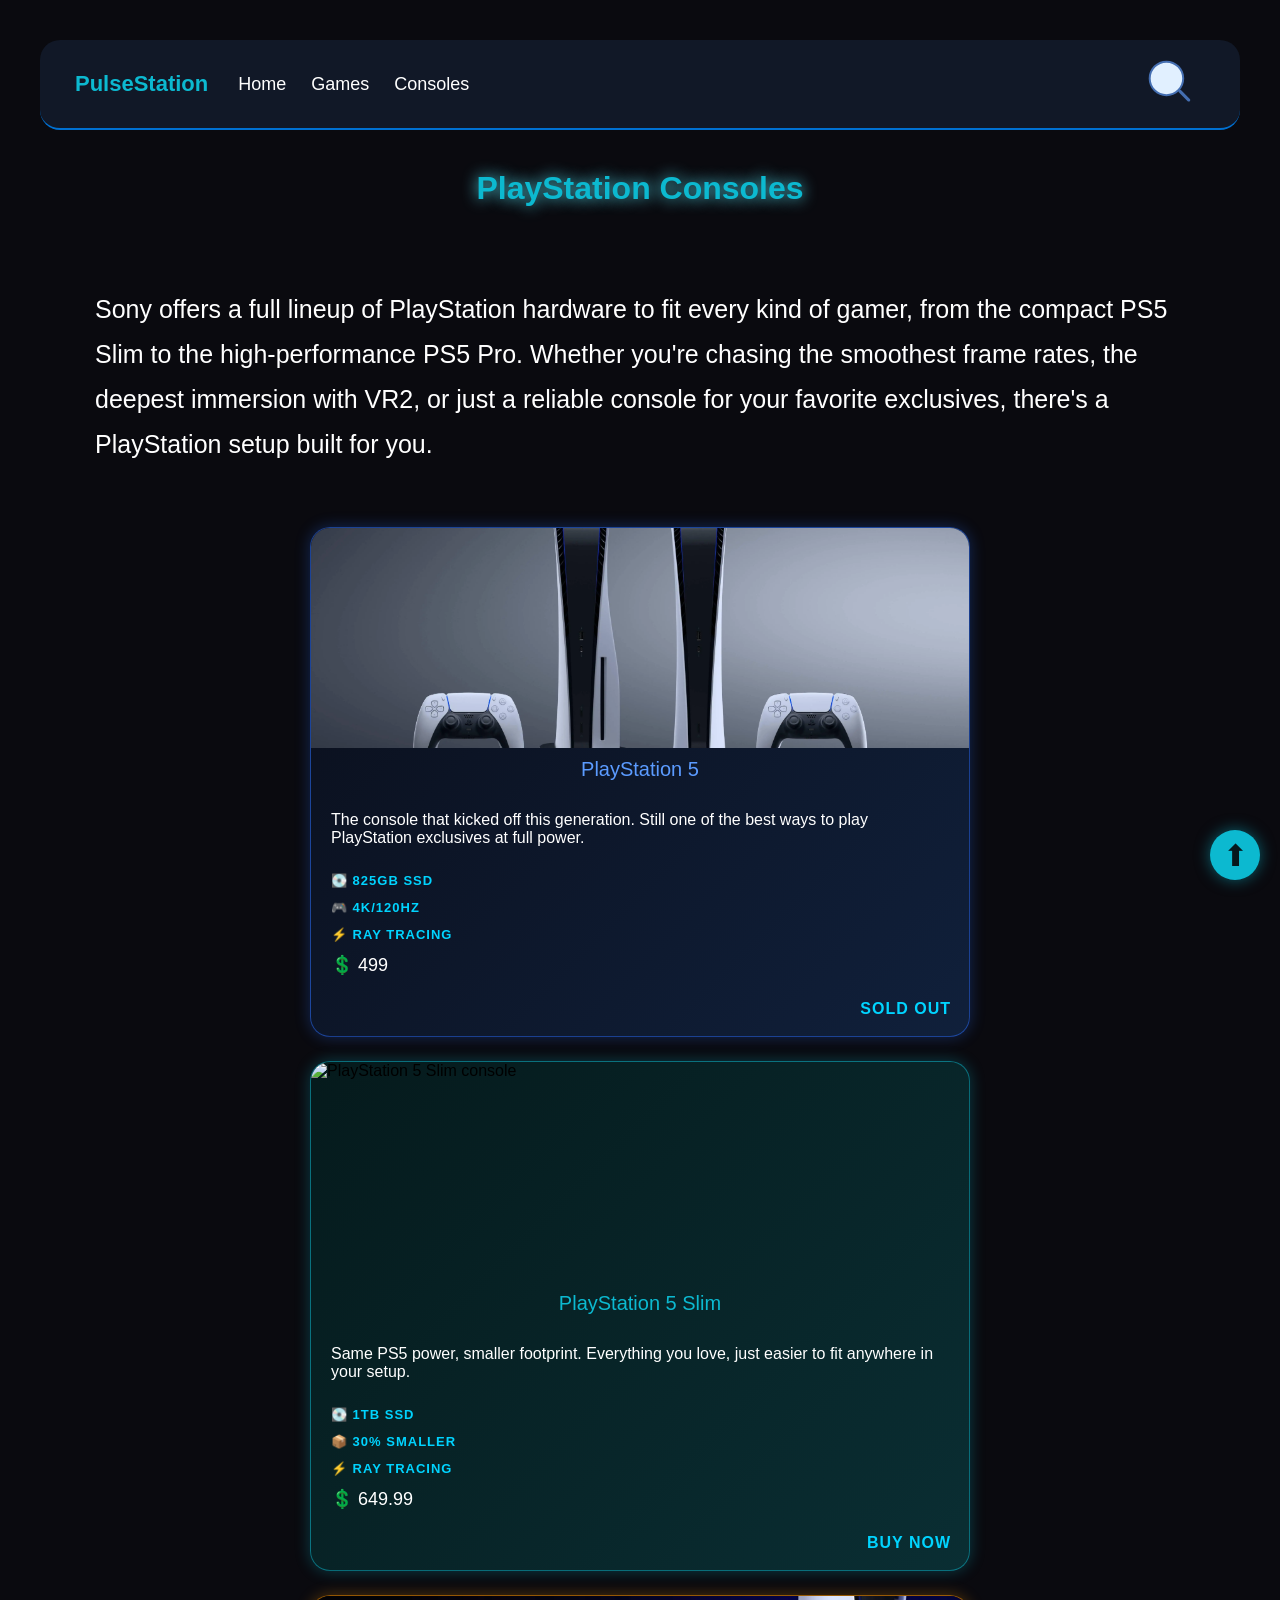
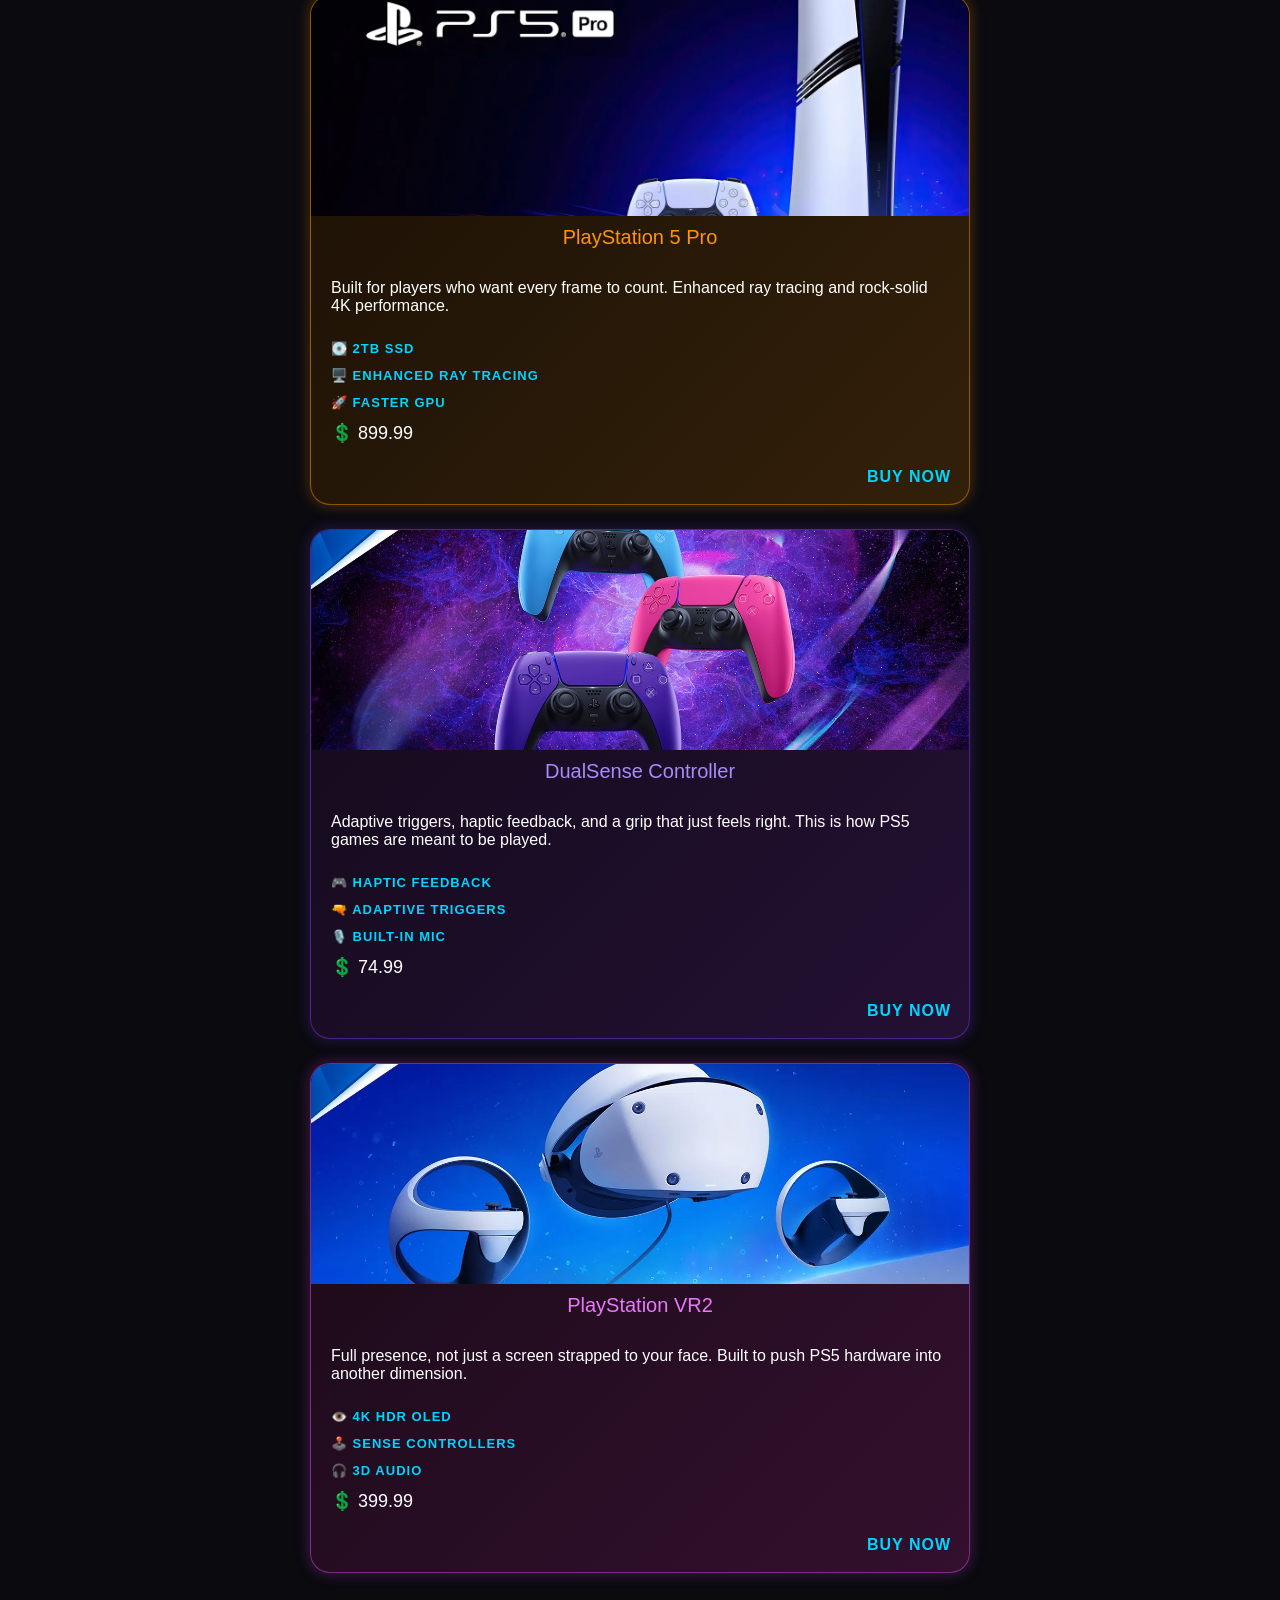
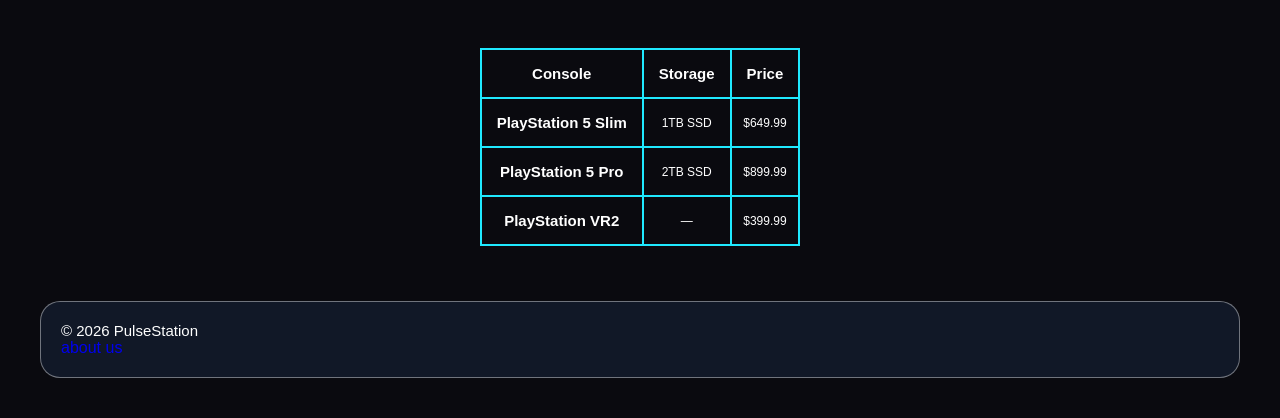
==== console.html @ ffff9cf5 "Add files via upload" ====
<!DOCTYPE html>
<html lang="en">

<head>
  <meta charset="UTF-8">
  <link rel="stylesheet" href="./style.css">
  <meta name="viewport" content="width=device-width, initial-scale=1.0">
  <title>PulseStation | Consoles</title>
   <meta name="description" content="Browse PlayStation consoles on PulseStation - PS5, PS5 Pro, DualSense, and PS VR2 specs and prices.">
   <meta property="og:title" content="Consoles | PulseStation">
   <meta property="og:description" content="Browse PlayStation consoles on PulseStation - PS5, PS5 Pro, DualSense, and PS VR2 specs and prices.">
   <meta property="og:type" content="website">
   <meta property="og:image" content="playStation5-slim.webp">
   <link rel="icon" href="favicon.webp" type="image/webp">
</head>

<body id="top">

  <!-- Menu Checkbox & Drawer -->
  <input type="checkbox" id="menu">
  <nav class="menu">
    <a class="nav-a" href="./index.html">🏠Home</a>
    <a class="nav-a" href="./games.html">🎮Games</a>
    <a class="nav-a" href="./console.html">🕹️Consoles</a>
    <details>
      <summary>⚙️Settings</summary>
    </details>
  </nav>

  <label class="overlay" for="menu"></label>

  <!-- Header Section -->
  <header>
    <label class="hambrger" for="menu"></label>
    <div class="logo-nav-group">
      <a href="./index.html" class="logo-link">
        <span class="website-name">PulseStation</span>
      </a>
      <nav class="desktop-nav">
        <a href="./index.html">Home</a>
        <a href="./games.html">Games</a>
        <a href="./console.html">Consoles</a>
      </nav>
    </div>
    <a class="search-img" href="https://store.playstation.com/en-us/search" target="_blank" rel="noopener">
      <img class="shopping" src="search.svg" alt="Search PlayStation Store">
    </a>
  </header>

  <main>
    <section>

      <h1>PlayStation Consoles</h1>

      <div class="about-playstation">
        <p class="playstation-p">
          Sony offers a full lineup of PlayStation hardware to fit every kind of gamer, from the compact PS5 Slim to the high-performance PS5 Pro. Whether you're chasing the smoothest frame rates, the deepest immersion with VR2, or just a reliable console for your favorite exclusives, there's a PlayStation setup built for you.
        </p>
      </div>

      <div class="games-list-vertical">
        <div class="image-container-ps5">
<img src="wanna-keep-the-fat-version-or-upgrade-to-slim-v0-whwr2jhbsetb1.webp" loading="lazy" alt="PlayStation 5 console">
<div class="ps5-name">PlayStation 5</div>
  <div class="information-div">
<p>The console that kicked off this generation. Still one of the best ways to play PlayStation exclusives at full power.</p>
    <span class="genre">💽 825GB SSD</span>
<span class="genre">🎮 4K/120Hz</span>
<span class="genre">⚡ Ray Tracing</span>
<span class="score">💲 499</span>
       <span class="learn-more">Sold Out</span>
  </div>
  </div>

        <div class="image-container-ps5slim">
<img src="playStation5-slim.webp" loading="lazy" alt="PlayStation 5 Slim console">
<div class="ps5slim-name">PlayStation 5 Slim</div>
  <div class="information-div">
<p>Same PS5 power, smaller footprint. Everything you love, just easier to fit anywhere in your setup.</p>
    <span class="genre">💽 1TB SSD</span>
<span class="genre">📦 30% Smaller</span>
<span class="genre">⚡ Ray Tracing</span>
<span class="score">💲 649.99</span>
    <a class="learn-more" href="https://direct.playstation.com/en-us/buy-consoles/playstation5-console-covers-slim" target="_blank" rel="noopener">Buy Now</a>
  </div>
  </div>

        <div class="image-container-ps5pro">
<img src="PlayStation-5-Pro-HD-1456x819.webp" loading="lazy" alt="PlayStation 5 Pro console">
<div class="ps5pro-name">PlayStation 5 Pro</div>
  <div class="information-div">
<p>Built for players who want every frame to count. Enhanced ray tracing and rock-solid 4K performance.</p>
    <span class="genre">💽 2TB SSD</span>
<span class="genre">🖥️ Enhanced Ray Tracing</span>
<span class="genre">🚀 Faster GPU</span>
<span class="score">💲 899.99</span>
    <a class="learn-more" href="https://direct.playstation.com/en-us/buy-consoles/playstation-5-pro" target="_blank" rel="noopener">Buy Now</a>
  </div>
  </div>

        <div class="image-container-dualsense">
<img src="dualsense-controller.jpg" loading="lazy" alt="PlayStation 5 DualSense wireless controller">
<div class="dualsense-name">DualSense Controller</div>
  <div class="information-div">
<p>Adaptive triggers, haptic feedback, and a grip that just feels right. This is how PS5 games are meant to be played.</p>
    <span class="genre">🎮 Haptic Feedback</span>
<span class="genre">🔫 Adaptive Triggers</span>
<span class="genre">🎙️ Built-in Mic</span>
<span class="score">💲 74.99</span>
    <a class="learn-more" href="https://www.playstation.com/en-us/accessories/dualsense-wireless-controller/" target="_blank" rel="noopener">Buy Now</a>
  </div>
  </div>

        <div class="image-container-vr2">
<img src="maxresdefault.webp" loading="lazy" alt="PlayStation VR2 headset">
<div class="vr2-name">PlayStation VR2</div>
  <div class="information-div">
<p>Full presence, not just a screen strapped to your face. Built to push PS5 hardware into another dimension.</p>
    <span class="genre">👁️ 4K HDR OLED</span>
<span class="genre">🕹️ Sense Controllers</span>
<span class="genre">🎧 3D Audio</span>
<span class="score">💲 399.99</span>
    <a class="learn-more" href="https://www.playstation.com/en-us/ps-vr2/" target="_blank" rel="noopener">Buy Now</a>
  </div>
  </div>
      </div>

      <div class="table-div">
      <table>
        <tr>
          <th>Console</th>
          <th>Storage</th>
          <th>Price</th>
        </tr>
        <tr>
          <th>PlayStation 5 Slim</th>
          <td>1TB SSD</td>
          <td>$649.99</td>
        </tr>
        <tr>
          <th>PlayStation 5 Pro</th>
          <td>2TB SSD</td>
          <td>$899.99</td>
        </tr>
        <tr>
          <th>PlayStation VR2</th>
          <td>—</td>
          <td>$399.99</td>
        </tr>
      </table>
      </div>

    </section>
  </main>

  <footer>

    <span class="footer-span">© 2026 PulseStation</span>
   <a href="./index.html#about">about us</a>

  </footer>

  <a class="back-to-top" href="#top">⬆</a>

  <script src="./script.js"></script>
</body>

</html>
---- style.css ----
* {
  box-sizing: border-box;
  margin: 0;
  padding: 0;
}
html {
  scroll-behavior: smooth;
}

body {
  margin: 0;
  padding: 0;
  font-family: "Segoe UI", sans-serif;
  background-color: #0a0a0f;
  
}
body:has(#menu:checked){
  overflow: hidden;
}

@keyframes fade {
  0% {
    opacity: 0;
  }
  100% {
    opacity: 1;
  }
}

header {
  width: 100%;
  height: 70px;
  margin-bottom: 8px;
  padding: 10px;
  animation: fade 0.3s;
  display: flex;
  justify-content: space-between;
  align-items: center;
  background: #111827;

  position: sticky;
  top: 0;
   
  border-bottom: 2px solid #0070d1;
  z-index: 100;
    border-bottom-left-radius: 20px;
    border-bottom-right-radius: 20px;
}

.desktop-nav{
  display: none;
}
a{
  text-decoration: none;
  
}
.website-name{
  color:#0cb9d0;
  font-size: 22px;
  font-weight:bold;
  display: block !important;
}
.hambrger{
  width: 40px;
  text-align: center;
  cursor: pointer;
    color: #ffffff;
  
  font-size: 26px;
}
.hambrger::before{
  content: "☰";
}
#menu:checked ~ header .hambrger::before{
  content: "✕";
}
.logo-link {
  display: flex;
  align-items: center;
}
.logo-nav-group{
  display: flex;
  align-items: center;
  gap: 30px;
}
#menu {
  display: none;
}

#menu:checked ~ .menu {
  transform: translateY(0);
    max-height: 500px;
    opacity: 1;
    visibility: visible;
}

.menu {
  position: fixed;
  top: 70px;
  width: 200px;
  height: auto;
  background: linear-gradient(180deg, #0a0a0a 0%, #111827 100%);
  transition: 0.4s ease;
  padding-top: 20px;
  left:0;
  transform: translateX(-100%);
  z-index: 1000;
  margin: 0;
  border-radius: 15px;
  box-shadow: 0 0 25px rgba(12, 185, 208, 0.4);
  border-right: 1px solid #0cb9d0;
  font-size: 20px;
    transform: translateY(-10px);
    opacity: 0;
    visibility: hidden;
 
}


 .overlay {
  display: none;
  position: fixed;
  top: 0;
  left: 0;
  right: 0;
  bottom: 0;
  background-color: rgba(0,0,0,0.6);
  z-index: 999;
}

#menu:checked ~ .overlay {
  display: block;
}

.nav-a {
  display: block;
  text-decoration: none;
  font-size: 20px;
  position: relative;
  color: white;
  padding: 15px;
  font-family: "Poppins", sans-serif;
font-weight: 700;
}


.nav-a2 {
  display: block;
  text-decoration: none;
  font-size: 12px;
  position: relative;
  color: #56dfef;
  padding: 15px;
  font-family: "Poppins", sans-serif;
font-weight: 700;
  
}

summary {
  color: #ffffff;
  list-style: none;
  cursor: pointer;
  padding: 25px 15px;
  font-size: 20px;
  white-space: nowrap;
}
.hero-section {
  width: 100%;
  height: 60vh;
   
  background: linear-gradient(rgba(10, 10, 15, 0.6), #0a0a0f), var(--hero-bg) center/cover no-repeat;
  display: flex;
  justify-content: center;
  align-items: center;
  text-align: center;
  border-radius: 20px;
  margin-bottom: 30px;
}

.hero-content{
  margin: 20px;
}
.hero-content p{
  color: white;
}
.hero-btn {
  display: inline-block;
  margin-top: 15px;
  padding: 12px 25px;
  background-color: #0cb9d0;
  color: #0a0a0f;
  font-weight: bold;
  border-radius: 25px;
  transition: 0.3s;
}

.hero-btn:hover {
  background-color: #56dfef;
  box-shadow: 0 0 15px #0cb9d0;
}


.div-playstation {
  display: flex;
  justify-content: center;
  align-items: center;
}

.playstation-logo {
  width: 40px;
  height: auto;
  border-radius: 10px;
}

.shopping {
  width: 40px;
  height: auto;
}

.video-div {
  display: flex;
  justify-content: center;
  align-items: center;
}

video {
  width: 100%;
  height: auto;
  border-radius: 18px;
}

iframe {
  border-radius: 15px;
}

h1, h2, h3, h4, h5, h6 {
  text-align: center;
  font-size: 32px;
  color: #0cb9d0;
  margin: 40px;
  text-shadow: 0 0 15px #56dfef;
}

.h1-sp {
  text-align: center;
  font-size: 32px;
  margin: 40px;
  text-shadow: 0 0 15px #ff5151;
  color: #ca0000;
}

.h1-gow {
  font-size: 32px;
  margin: 40px;
  color: #ba0000;
  text-align: center;
}

.h2-miles {
  font-size: 32px;
  margin: 40px;
  color: #f30000;
  text-align: center;
  text-shadow: 2px 2px 15px #000000;
}

.h2-venom {
  font-size: 32px;
  margin: 40px;
  color: #0b2135;
  text-align: center;
  text-shadow: 2px 2px 15px #000000;
}

.about-playstation {
  width: 100%;
  display: flex;
  justify-content: center;
  align-items: center;
  padding: 0 15px;
}

.a-p, .here {
  text-decoration: none;
}

.playstation-p {
  font-size: 20px;
  line-height: 1.8;
  padding: 20px;
  margin: 20px;
  color:white;
}

.short {
  text-align: center;
  font-size: 32px;
  margin: 40px;
  color: #0cb9d0;
}

.image-container {
  width: 100%;
  padding: 10px;
  border-radius: 10px;
  display: flex;
  gap: 15px;
  justify-content: center;
}

.horizontal-scroll {
  width: 100%;
  padding: 20px;
  display: flex;
  overflow-x: auto;
  scroll-snap-type: x mandatory;
}

.image-container-gow {
  width: 100%;
  height: auto;
  padding: 20px;
  flex: 0 0 90%;
  scroll-snap-align: center;
  display: flex;
  flex-direction: column;
  justify-content: center;
  align-items: center;
}

.spider-main {
  width: 100%;
  padding: 20px;
  display: flex;
  overflow-x: auto;
  scroll-snap-type: x mandatory;
}

.more-pic {
  width: 100%;
  height: auto;
  padding: 20px;
  display: flex;
  scroll-snap-align: center;
  flex-direction: column;
  text-align: center;
  flex: 0 0 90%;
  gap: 15px;
  justify-content: center;
  align-items: center;
}

.site-img {
  display: block;
  width: 100%;
  max-width: 100%;
  height: auto;
  border-radius: 15px;
  object-fit: cover;
  transition: transform 0.2s ease;
}

.site-img:hover {
  transform: scale(1.01);
}

.site-img:active {
  transform: scale(1.02);
  transition: transform 0.8s ease;
}

.site-img-gow {
  max-width: 100%;
  width: 100%;
  height: auto;
  border-radius: 15px;
  object-fit: cover;
  transition: transform 0.2s ease;
}

.site-img-gow:hover {
  transform: scale(1.01);
  box-shadow: 2px 2px 30px #56dfef;
}

.site-img-gow:active {
  transform: scale(1.03);
  transition: transform 0.5s ease;
}
#site-img-gow-id {
  max-width: 100%;
  width: 100%;
  height: auto;
  border-radius: 15px;
  object-fit: cover;
  transition: transform 0.2s ease;
}
#site-img-gow-id:hover{
  transform: scale(1.01);
  box-shadow: 2px 2px 30px #56dfef;
}

#site-img-gow-id:active{
   
  transform: scale(1.03);
  transition: transform 0.5s ease;
}
.games-div{
  width: 100%;
  -webkit-overflow-scrolling: touch;
 padding: 20px 15px;
  gap: 15px;
  display: flex;
  overflow-x: auto;
  scroll-snap-type: x mandatory;
}
.card-img {
  width: 100%;
  height: 160px;
  object-fit: cover;
}
.card-plus-img{
    width: 100%;
    height: 160px;
    object-fit: cover;
}
.image-container-games{
  width: 300px;
  min-width: 300px;
  min-height:450px;
  height: auto;
  position: relative;
  flex: 0 0 70%;
  border-radius: 20px;
  background: linear-gradient(135deg, #0a0e27, #1a0b2e);
  box-shadow: 0 0 15px rgba(164, 92, 255, 0.3);
  border: 1px solid rgba(253, 58, 105, .5);
  overflow: hidden;
  transition: 0.5s ease;
  scroll-snap-align: center;
  display: flex;
  flex-direction: column;
  align-items:stretch;
  
}

  
.card-iframe {
  position: absolute;
  top: 0;
  left: 0;
  opacity: 0;
  pointer-events: none;
  width: 100%;
  height: 160px;  
  border: none;
  transition: opacity 0.4s ease; 
  
}



[class^="image-container"]{
  position: relative;
}

[class^="image-container"]:hover .card-iframe {
  opacity: 1;
  pointer-events: auto;
}

[class^="image-container"]:hover .card-img {
  opacity: 0;
}



.image-container-games:hover{
  transform: translateY(-8px);
    box-shadow: 0 0 35px rgba(164,92,255,.6);
}
.image-container-wolverine{
  width: 300px;
  min-width: 300px;
  min-height:450px;
  height: auto;
  flex: 0 0 70%;
  position: relative;
  border-radius: 20px;
  transition: 0.5s ease;
  background: linear-gradient(135deg, #1a0505, #3b0a0a);
box-shadow: 0 0 25px rgba(211, 47, 47, 0.5);
border: 1px solid rgba(211, 47, 47, .5);
  overflow: hidden;
  scroll-snap-align: center;
  display: flex;
  flex-direction: column;
  align-items:stretch;
}
.image-container-wolverine:hover{
  
  transform: translateY(-8px);
box-shadow: 0 0 40px rgba(211, 47, 47, 0.75);
}
.image-container-laufey{
  width: 300px;
  min-width: 300px;
  min-height:450px;
  height: auto;
  flex: 0 0 70%;
  position: relative;
  border-radius: 20px;
  transition: 0.5s ease;
  background: linear-gradient(135deg, #120b08, #302014);
  box-shadow: 0 0 25px rgba(198, 40, 40, 0.45);
  border: 1px solid rgba(198, 40, 40, .5);
  overflow: hidden;
  scroll-snap-align: center;
  display: flex;
  flex-direction: column;
  align-items:stretch;
}
.image-container-laufey:hover{
  
  transform: translateY(-8px);
box-shadow: 0 0 40px rgba(198, 40, 40, 0.75);
}
.image-container-silent-hill{
  width: 300px;
  min-width: 300px;
  min-height:450px;
  height: auto;
  flex: 0 0 70%;
  position: relative;
  border-radius: 20px;
  transition: 0.5s ease;
  background: linear-gradient(135deg, #151515, #3b3b3b);
box-shadow: 0 0 25px rgba(183, 28, 28, 0.4);
border: 1px solid rgba(158, 158, 158, .5);
  overflow: hidden;
  scroll-snap-align: center;
  display: flex;
  flex-direction: column;
  align-items:stretch;
}
.image-container-silent-hill:hover{
  
  transform: translateY(-8px);
  box-shadow: 0 0 40px rgba(183, 28, 28, 0.7);
}
.image-container-phantom-blade{
  width: 300px;
  min-width: 300px;
  min-height:450px;
  height: auto;
  flex: 0 0 70%;
  position: relative;
  border-radius: 20px;
  transition: 0.5s ease;
  background: linear-gradient(135deg, #120808, #2c1515);
  box-shadow: 0 0 25px rgba(211, 47, 47, 0.45);
  border: 1px solid rgba(211, 47, 47, .5);

  overflow: hidden;
  scroll-snap-align: center;
  display: flex;
  flex-direction: column;
  align-items:stretch;
}
.image-container-phantom-blade:hover{
  
  transform: translateY(-8px);
  box-shadow: 0 0 40px rgba(211, 47, 47, 0.7);
}
.image-container-ragnarok{
  width: 250px;
  min-width: 250px;
  min-height:380px;
  height: auto;
  flex: 0 0 70%;
  border-radius: 20px;
  background: linear-gradient(135deg, #1a0a0a, #2b0000);
box-shadow: 0 0 15px rgba(255, 77, 77, 0.3);
border: 1px solid rgba(198, 40, 40, .5);
  overflow: hidden;
  transition: 0.5s ease;
  scroll-snap-align: center;
  display: flex;
  flex-direction: column;
  align-items:stretch;
}
.image-container-ragnarok:hover{
  box-shadow: 0 0 35px rgba(255, 77, 77, 0.6);
  transform: translateY(-8px);
}
.image-container-sp2{
  width: 250px;
  min-width: 250px;
  min-height:380px;
  height: auto;
  flex: 0 0 70%;
  border-radius: 20px;
  background: linear-gradient(135deg, #1a0505, #050a1a);
box-shadow: 0 0 15px rgba(230, 36, 41, 0.3);
border: 1px solid rgba(230, 36, 41, .5);
  overflow: hidden;
  transition: 0.5s ease;
  scroll-snap-align: center;
  display: flex;
  flex-direction: column;
  align-items:stretch;
}
.image-container-sp2:hover{
  box-shadow: 0 0 35px rgba(230, 36, 41, 0.6);
  transform: translateY(-8px);
}
.image-container-hogwarts{
  width: 250px;
  min-width: 250px;
  min-height:380px;
  height: auto;
  flex: 0 0 70%;
  border-radius: 20px;
  background: linear-gradient(135deg, #1a1505, #2b1f00);
box-shadow: 0 0 15px rgba(255, 179, 0, 0.3);
border: 1px solid rgba(255, 215, 0, .5);
  overflow: hidden;
  transition: 0.5s ease;
  scroll-snap-align: center;
  display: flex;
  flex-direction: column;
  align-items:stretch;
}
.image-container-hogwarts:hover{
  transform: translateY(-8px);
  box-shadow: 0 0 35px rgba(255, 179, 0, 0.6);
}
.image-container-mortal11{
  width: 250px;
  min-width: 250px;
  min-height:380px;
  height: auto;
  flex: 0 0 70%;
  border-radius: 20px;
  background: linear-gradient(135deg, #1a0a0a, #260000);
box-shadow: 0 0 15px rgba(229, 57, 53, 0.3);
border: 1px solid rgba(255, 179, 0, .5);
  overflow: hidden;
  transition: 0.5s ease;
  scroll-snap-align: center;
  display: flex;
  flex-direction: column;
  align-items:stretch;
}
.image-container-mortal11:hover{
  transform: translateY(-8px);
  box-shadow: 0 0 35px rgba(229, 57, 53, 0.6);
}
.image-container-lego{
  width: 250px;
  min-width: 250px;
  min-height:380px;
  height: auto;
  flex: 0 0 70%;
  border-radius: 20px;
  background: linear-gradient(135deg, #0a0a1a, #1c1c2b);
box-shadow: 0 0 15px rgba(249, 168, 37, 0.3);
border: 1px solid rgba(23, 62, 69, .6);
  overflow: hidden;
  transition: 0.5s ease;
  scroll-snap-align: center;
  display: flex;
  flex-direction: column;
  align-items:stretch;
}
.image-container-lego:hover{
  transform: translateY(-8px);
  box-shadow: 0 0 35px rgba(249, 168, 37, 0.6);
}
.image-container-ghost-of-yotei{
  width: 250px;
  min-width: 250px;
  min-height:380px;
  height: auto;
  flex: 0 0 70%;
  border-radius: 20px;
  background: linear-gradient(135deg, #0a1420, #0e1f30);
box-shadow: 0 0 15px rgba(144, 202, 249, 0.3);
border: 1px solid rgba(144, 202, 249, .5);
  overflow: hidden;
  transition: 0.5s ease;
  scroll-snap-align: center;
  display: flex;
  flex-direction: column;
  align-items:stretch;
}
.image-container-ghost-of-yotei:hover{
  transform: translateY(-8px);
  box-shadow: 0 0 35px rgba(144, 202, 249, 0.6);
}
.image-container-ghost-of-tsushima{
  width: 250px;
  min-width: 250px;
  min-height:380px;
  height: auto;
  flex: 0 0 70%;
  border-radius: 20px;
  background: linear-gradient(135deg, #1a0f05, #2b1806);
box-shadow: 0 0 15px rgba(255, 138, 61, 0.3);
border: 1px solid rgba(255, 138, 61, .5);
  overflow: hidden;
  transition: 0.5s ease;
  scroll-snap-align: center;
  display: flex;
  flex-direction: column;
  align-items:stretch;
}
.image-container-ghost-of-tsushima:hover{
  transform: translateY(-8px);
  box-shadow: 0 0 35px rgba(255, 138, 61, 0.6);
}
.image-container-assassin{
  width: 250px;
  min-width: 250px;
  min-height:380px;
  height: auto;
  flex: 0 0 70%;
  border-radius: 20px;
  background: linear-gradient(135deg, #0a0a0a, #1a0505);
box-shadow: 0 0 15px rgba(183, 28, 28, 0.3);
border: 1px solid rgba(183, 28, 28, .5);

  overflow: hidden;
  transition: 0.5s ease;
  scroll-snap-align: center;
  display: flex;
  flex-direction: column;
  align-items:stretch;
}
.image-container-assassin:hover{
  transform: translateY(-8px);
  box-shadow: 0 0 35px rgba(183, 28, 28, 0.6);
}
.image-container-resident{
  width: 250px;
  min-width: 250px;
  min-height:380px;
  height: auto;
  flex: 0 0 70%;
  border-radius: 20px;
  background: linear-gradient(135deg, #0a0f05, #0d1a06);
box-shadow: 0 0 15px rgba(118, 255, 3, 0.3);
border: 1px solid rgba(118, 255, 3, .5);
  overflow: hidden;
  transition: 0.5s ease;
  scroll-snap-align: center;
  display: flex;
  flex-direction: column;
  align-items:stretch;
}
.image-container-resident:hover{
  transform: translateY(-8px);
  box-shadow: 0 0 35px rgba(118, 255, 3, 0.6);
}
/* PS Plus Essential Card */
.image-container-ps-plus {
  width: 250px;
  min-width: 250px;
  min-height: 380px;
  height: auto;
  flex: 0 0 70%;
  border-radius: 20px;
  background: #081629;
  border: 1px solid rgba(0, 112, 209, 0.4);
  box-shadow: 0 0 15px rgba(0, 112, 209, 0.3);
  overflow: hidden;
  transition: 0.5s ease;
  scroll-snap-align: center;
  display: flex;
  flex-direction: column;
  align-items: stretch;
}

.image-container-ps-plus:hover {
  transform: translateY(-8px);
  border-color: #0070d1;
  box-shadow: 0 0 35px rgba(0, 112, 209, 0.6);
}

/* PS Plus Extra Card */
.image-container-ps-plus-extra {
  width: 250px;
  min-width: 250px;
  min-height: 380px;
  height: auto;
  flex: 0 0 70%;
  border-radius: 20px;
  background: #18140a;
  border: 1px solid rgba(227, 160, 8, 0.4);
  box-shadow: 0 0 15px rgba(227, 160, 8, 0.3);
  overflow: hidden;
  transition: 0.5s ease;
  scroll-snap-align: center;
  display: flex;
  flex-direction: column;
  align-items: stretch;
}

.image-container-ps-plus-extra:hover {
  transform: translateY(-8px);
  border-color: #e3a008;
  box-shadow: 0 0 35px rgba(227, 160, 8, 0.6);
}

/* PS Plus Premium / Deluxe Card */
.image-container-ps-plus-premium {
  width: 250px;
  min-width: 250px;
  min-height: 380px;
  height: auto;
  flex: 0 0 70%;
  border-radius: 20px;
  background: linear-gradient(180deg, #18150c 0%, #0e0d0a 100%);
  border: 1px solid rgba(255, 215, 0, 0.4);
  box-shadow: 0 0 15px rgba(255, 215, 0, 0.3);
  overflow: hidden;
  transition: 0.5s ease;
  scroll-snap-align: center;
  display: flex;
  flex-direction: column;
  align-items: stretch;
}

.image-container-ps-plus-premium:hover {
  transform: translateY(-8px);
  border-color: #ffd700;
  box-shadow: 0 0 35px rgba(255, 215, 0, 0.7);
}

.gta-name{
  color: #ff4fa3;
  font-size: 20px;
  text-align: center;
  margin: 10px;
  
}
.wolverine-name{
  font-size: 20px;
  text-align: center;
  margin: 10px;
  color: #d32f2f;
}
.gow-name{
  font-size: 20px;
  text-align: center;
  margin: 10px;
  color: #c62828;
}
.silent-hill-name{
  font-size: 20px;
  text-align: center;
  margin: 10px;
  color: #9e9e9e;
}
.phantom-blade-name{
  font-size: 20px;
  text-align: center;
  margin: 10px;
  color: #d32f2f;
}
.ragnarok-name{
  font-size: 18px;
  text-align: center;
  margin: 10px;
  color:#2bdfff;
}
.sp2-name{
  font-size: 18px;
  text-align: center;
  margin: 10px;
  color: #e62429;
}
.hogwarts-name{
  font-size: 18px;
  text-align: center;
  margin: 10px;
  color:#ffd700
}
.mortal11-name{
  font-size: 18px;
  text-align: center;
  margin: 10px;
  color: #ffb300;
}
.lego-name{
  font-size: 18px;
  text-align: center;
  margin: 10px;
  color: #173e45;
}
.ghost-of-yotei-name{
  font-size: 18px;
  text-align: center;
  margin: 10px;
  color: #90caf9;
}
.tsushima-name{
  font-size: 18px;
  text-align: center;
  margin:10px;
  color: #ff8a3d;
}
.assassin-name{
  font-size: 18px;
  text-align: center;
  margin: 10px;
  color: #b71c1c;
}
.resident-name{
  font-size: 18px;
  text-align: center;
  margin: 10px;
  color: #76ff03;
}
.essential-name{
  font-size: 20px;
  text-align: center;
  margin: 10px;
  color: #4da6ff;
}
.ps-extra-name{
  font-size: 20px;
  text-align: center;
  margin: 10px;
  color: #a855f7;
}
.ps-premium-name{
  font-size: 20px;
  text-align: center;
  margin: 10px;
  color: #ffd700;
}
.information-div{
  display:flex;
  flex-direction:column;
  flex:1;
}
.information-div p{
  color: #ffffff;
  font-size: 12px;
  text-align:left;
  font-family: "Segoe UI", sans-serif;
font-size: 1rem;
font-weight: 400;
margin: 20px;
}
.genre{
  color: #00d4ff;
  font-size: 13px;
  display: block;
  text-align: left;
  font-family: Verdana, sans-serif;

font-weight: bold;
letter-spacing: 1px;
text-transform: uppercase;
padding: 6px 20px;
}
.score{
  font-size: 18px;
  text-align: left;
  margin: 6px 20px;
  color: #ffffff;
}

/* ---------- vertical stacked list (games.html / console.html) ---------- */
.games-list-vertical{
  display: flex;
  flex-direction: column;
  gap: 24px;
  padding: 20px;
}
.games-list-vertical [class^="image-container"]{
  width: 100%;
  min-width: 100%;
  flex: none;
}
.games-list-vertical [class^="image-container"] > img{
  width: 100%;
  height: 220px;
  object-fit: cover;
  display: block;
}

/* ---------- console cards ---------- */
.image-container-ps5{
  border-radius: 20px;
  background: linear-gradient(135deg, #0a0e1a, #10203b);
  box-shadow: 0 0 15px rgba(43, 111, 255, 0.3);
  border: 1px solid rgba(43, 111, 255, .5);
  overflow: hidden;
  position: relative;
  transition: 0.5s ease;
  display: flex;
  flex-direction: column;
  align-items: stretch;
}
.image-container-ps5:hover{
  box-shadow: 0 0 35px rgba(43, 111, 255, 0.6);
  transform: translateY(-6px);
}
.ps5-name{ font-size: 20px; text-align:center; margin:10px; color:#5b9bff; }

.image-container-ps5slim{
  border-radius: 20px;
  background: linear-gradient(135deg, #051a1c, #0a2e33);
  box-shadow: 0 0 15px rgba(12, 185, 208, 0.3);
  border: 1px solid rgba(12, 185, 208, .5);
  overflow: hidden;
  position: relative;
  transition: 0.5s ease;
  display: flex;
  flex-direction: column;
  align-items: stretch;
}
.image-container-ps5slim:hover{
  box-shadow: 0 0 35px rgba(12, 185, 208, 0.6);
  transform: translateY(-6px);
}
.ps5slim-name{ font-size: 20px; text-align:center; margin:10px; color:#0cb9d0; }

.image-container-ps5pro{
  border-radius: 20px;
  background: linear-gradient(135deg, #1a1005, #33200a);
  box-shadow: 0 0 15px rgba(255, 149, 0, 0.3);
  border: 1px solid rgba(255, 149, 0, .5);
  overflow: hidden;
  position: relative;
  transition: 0.5s ease;
  display: flex;
  flex-direction: column;
  align-items: stretch;
}
.image-container-ps5pro:hover{
  box-shadow: 0 0 35px rgba(255, 149, 0, 0.6);
  transform: translateY(-6px);
}
.ps5pro-name{ font-size: 20px; text-align:center; margin:10px; color:#ff9500; }

.image-container-dualsense{
  border-radius: 20px;
  background: linear-gradient(135deg, #130a1a, #241033);
  box-shadow: 0 0 15px rgba(124, 58, 237, 0.3);
  border: 1px solid rgba(124, 58, 237, .5);
  overflow: hidden;
  position: relative;
  transition: 0.5s ease;
  display: flex;
  flex-direction: column;
  align-items: stretch;
}
.image-container-dualsense:hover{
  box-shadow: 0 0 35px rgba(124, 58, 237, 0.6);
  transform: translateY(-6px);
}
.dualsense-name{ font-size: 20px; text-align:center; margin:10px; color:#a78bfa; }

.image-container-vr2{
  border-radius: 20px;
  background: linear-gradient(135deg, #1a0a18, #33102e);
  box-shadow: 0 0 15px rgba(217, 70, 239, 0.3);
  border: 1px solid rgba(217, 70, 239, .5);
  overflow: hidden;
  position: relative;
  transition: 0.5s ease;
  display: flex;
  flex-direction: column;
  align-items: stretch;
}
.image-container-vr2:hover{
  box-shadow: 0 0 35px rgba(217, 70, 239, 0.6);
  transform: translateY(-6px);
}
.vr2-name{ font-size: 20px; text-align:center; margin:10px; color:#e879f9; }

.learn-more{
  color: #00d4ff;
  transition: 0.3s ease;
  display: block;
  text-align: right;
  font-family: Verdana, sans-serif;
  font-size: 16px;
  font-weight: bold;
  letter-spacing: 1px;
  text-transform: uppercase;
  margin-top: auto;
  padding: 18px;
}

.learn-more:hover{
  transform: translateX(-8px);
}
.span {
  font-size: 18px;
  text-decoration: none;
  color: #0cc5ff;
  margin: 10px;
  overflow: hidden;
  position: relative;
  padding: 8px;
  
}

.span::after{
  content: "";
  height: 3px;
  width: 100%;
  position: absolute;
  bottom: 0;
  left: -100%;
  background: #56ebff;
  transition: 0.7s ease;
}

.span:hover::after{
  left: 0;
}

.main-div {
  width: 100%;
  padding: 20px;
  display: flex;
  justify-content: space-between;
  align-items: center;
  border-radius: 20px;
  gap: 20px;
}

.div-pn, .game-div {
  background-color: #000000;
  width: 350px;
  height: auto;
  min-height: 60px;
  display: flex;
  justify-content: center;
  align-items: center;
  border-radius: 10px;
  border: black solid 2px;
  padding: 5px;
}

.index-html {
  font-size: 15px;
  text-align: center;
  color: #3681ff;
  text-decoration: none;
}

footer {
  width: 100%;
  padding: 20px;
  margin-top: 15px;
background: #111827;
  
  border: 1px solid rgba(255, 255, 255, 0.4);
  
    border-top-left-radius: 20px;
    border-top-right-radius: 20px;
}

.f-sn-dv {
  display: flex;
  justify-content: center;
  align-items: flex-start;
  width: 100%;
  height: auto;
}

.s-dv-f {
  font-size: 22px;
  line-height: 1.8;
  color: white;
}

.game-link {
  font-size: 16px;
  text-decoration: none;
  color: #0075db;
}

.footer-span {
  display: block;
  text-align: left;
  font-size: 15px;
  color: white;
  transition: 0.3s;
}
.footer-span:hover{
  color: #0cb9d0;
  text-decoration: underline;
}

.div-img-exit {
  width: 50px;
  height: auto;
  margin: 10px;
  display: flex;
  justify-content: flex-start;
}

.exit {
  width: 30px;
  height: auto;
}

.buy-play-div {
  display: flex;
  justify-content: center;
  align-items: center;
  margin: 40px;
  transition: transform 0.3s ease;
  
  
  
  
}

.buy-play-div:hover {
  transform: scale(1.01);
  transition: transform 0.5s ease
}

.buy-play-div:active {
  transition: transform 0.15s ease;
  transform: scale(1.1);
}

.buy-play {
  padding: 25px 15px;
  border-radius: 20px;
  background-color: #20d2ff;
  color: #0062bf;
  text-decoration: none;
  overflow: hidden;
  position: relative;
  display: inline-block;
  
}


.buy-sp2{
  padding: 25px 15px;
  border-radius: 20px;
  background-color: #232c2e;
  color: #ed281b;
  text-decoration: none;
}

.table-div, .table-div-sp2 {
  display: flex;
  justify-content: center;
  align-items: center;
  padding: 35px;
  margin: 20px;
}

.rating-table, table {
  border-collapse: collapse;
  padding: 15px;
  text-align: center;
}

td {
  border: 2px solid #1fe9ff;
  padding: 10px;
  font-size: 12px;
  color: white;
}

th {
  border: 2px solid #1fe9ff;
  font-size: 15px;
  padding: 15px;
  color: white;
}

.main-div-system {
  margin: 40px;
  display: flex;
  justify-content: center;
  align-items: center;
}






@media (min-width: 800px) {
  body {
    margin: 40px;
  }
  .hambrger{
  display: none;
}
.menu{
  display: none;
}
.desktop-nav{
  display: flex;
  gap: 25px;
  align-items: center;
}
.desktop-nav a{
  color: white;
  font-size: 18px;
}
.desktop-nav a:hover{
  color: #0cb9d0;
}
  .playstation-p {
    font-size: 25px;
  }
  .spider-main {
    display: flex;
    justify-content: center;
    align-items: center;
  }
  .div-pn, .game-div {
    width: 500px;
    height: auto;
  }
  .image-container-gow {
    flex: 0 0 30%;
  }
  .site-img-gow {
    width: 600px;
    height: auto;
  }
  #site-img-gow-id{
    width: 600px;
    height: auto;
  }
  .image-container-games{
    max-width: 380px;
  }
  .image-container-wolverine{
    max-width: 380px;
  }
  .image-container-laufey{
    max-width: 380px;
  }
  .image-container-silent-hill{
    max-width: 380px;
  }
  .image-container-phantom-blade{
    max-width: 380px;
  }
  .image-container-ragnarok{
    flex: 0 0 25%;
  }
  .image-container-sp2{
    flex: 0 0 25%;
  }
  .image-container-hogwarts{
    flex: 0 0 25%;
  }
  .image-container-mortal11{
    flex: 0 0 25%;
  }
  .image-container-lego{
    flex: 0 0 25%;
  }
  .image-container-ghost-of-yotei{
    flex: 0 0 25%;
  }
  .image-container-ghost-of-tsushima{
    flex: 0 0 25%;
  }
  .image-container-assassin{
    flex: 0 0 25%;
  }
  .image-container-resident{
    flex: 0 0 25%;
  }
  .image-container-ps-plus{
    flex:0 0 30%;
  }
  .image-container-ps-plus-extra{
    flex: 0 0 30%;
  }
  .image-container-ps-plus-premium{
    flex: 0 0 30%;
  }
  .more-pic {
    flex: 0 0 30%;
  }
  .site-img {
    width: 600px;
    height: auto;
    margin: 20px;
  }
  video {
    width: 600px;
    height: auto;
    margin: 20px;
    border-radius: 20px;
  }
  header {
    padding: 35px;
    height: 90px;
    border-radius: 20px;
  }
  footer{
    border-radius: 20px;
  }
  .menu {
    top: 125px;
    width: 250px;
  }
  .playstation-logo {
    width: 60px;
    height: auto;
  }
  .shopping {
    width: 70px;
    height: auto;
  }
    .games-list-vertical{
  max-width: 700px;
  margin: 0 auto;
}
  
  .back-to-top {
    display: none;
  }
}
.back-to-top{
  position: fixed;
  bottom: 20px;
  right: 20px;
  width: 50px;
  height: 50px;
  background-color: #0cb9d0;
  color: #06181c;
  border-radius: 50%;
  display: flex;
  justify-content: center;
  align-items: center;
  font-size: 30px;
  text-decoration: none;
  box-shadow: 0 0 15px rgba(12, 185, 208, 0.5);
  z-index: 500;
}
.gow-trailer{
    width:100%;
    height:150px;
}
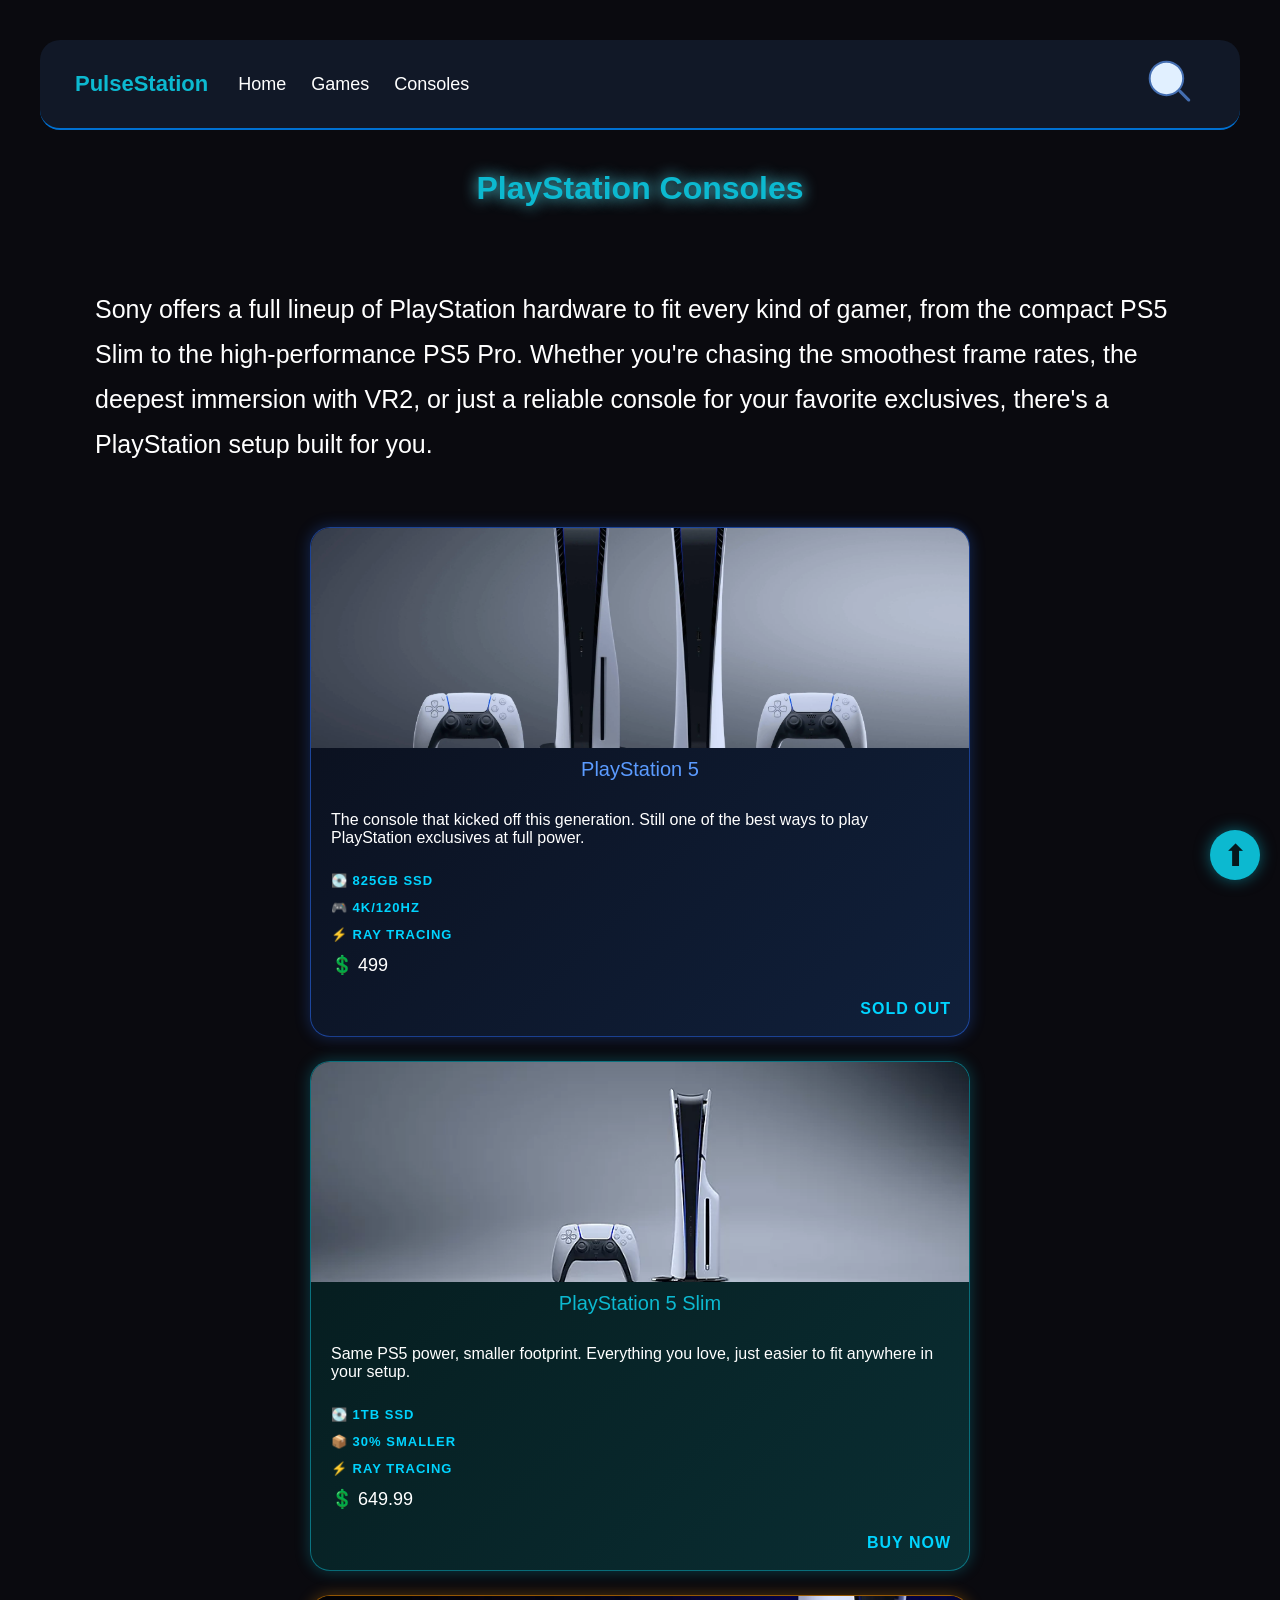
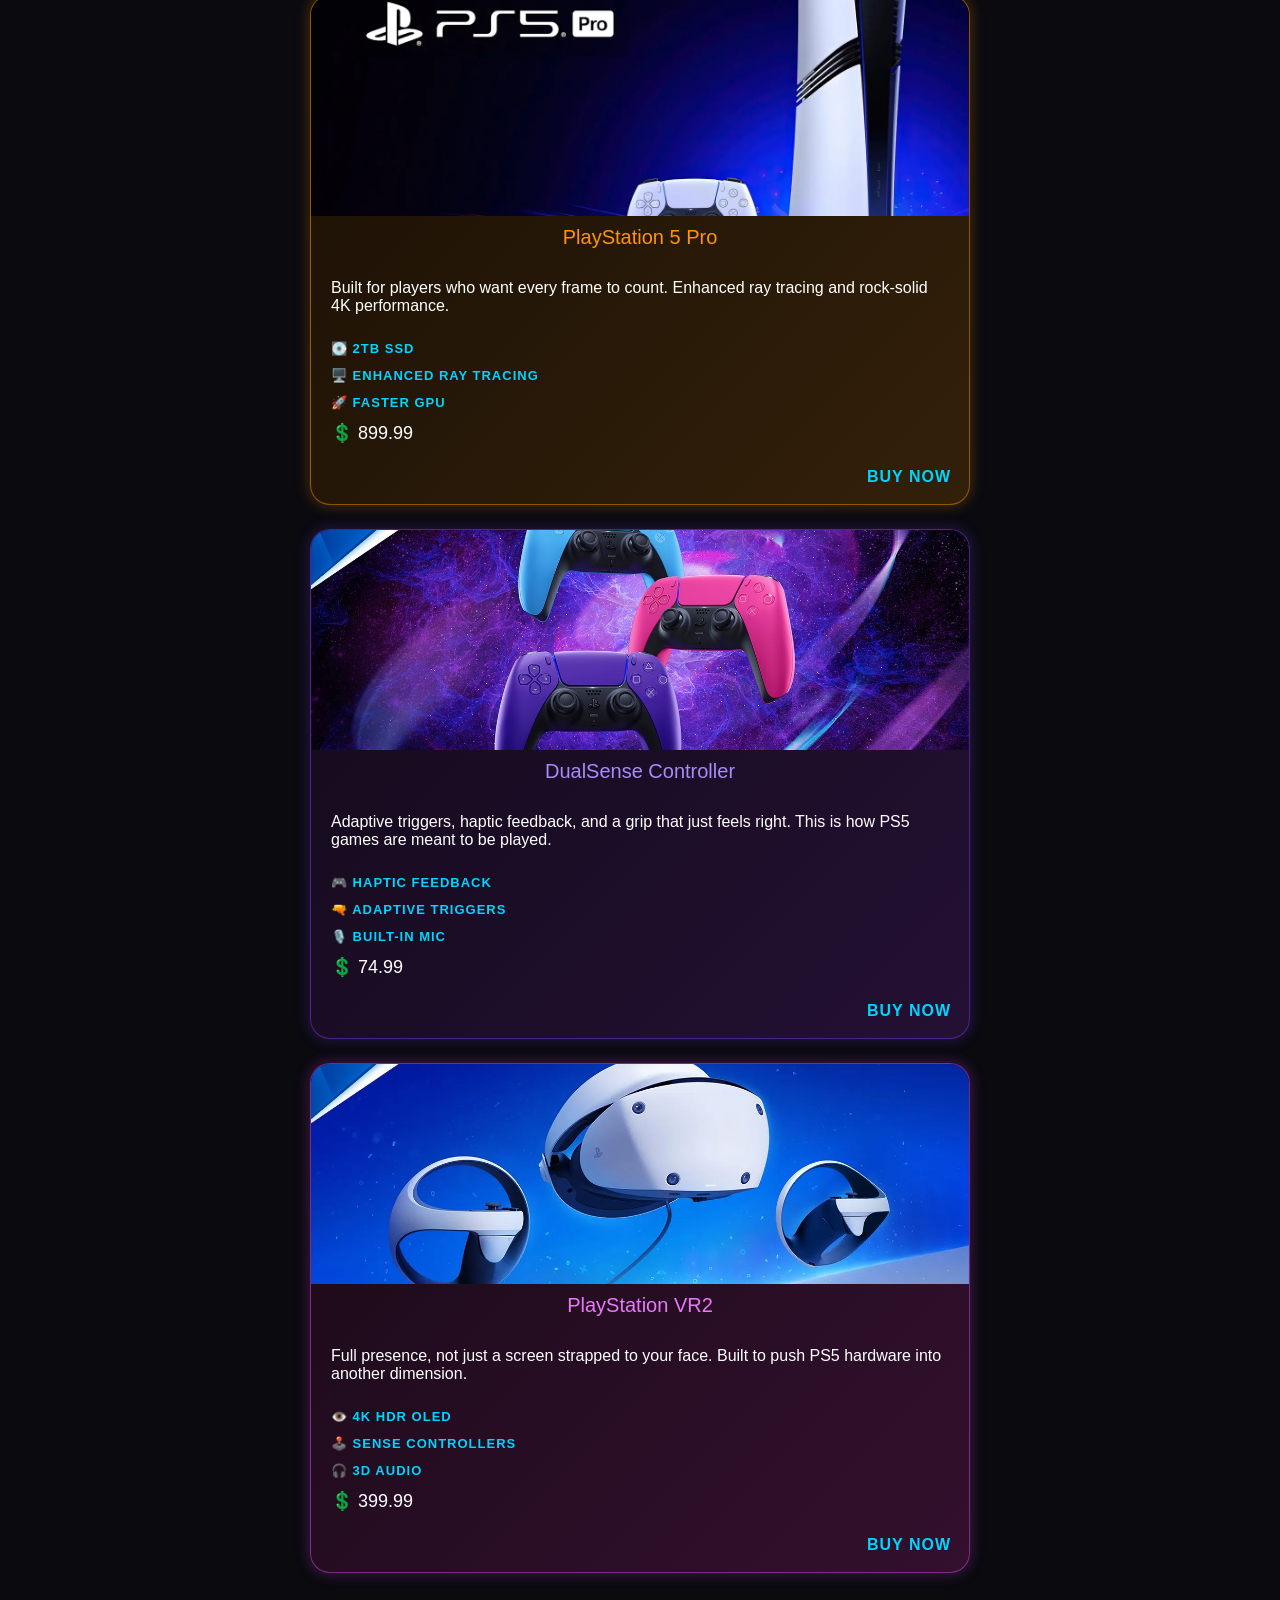
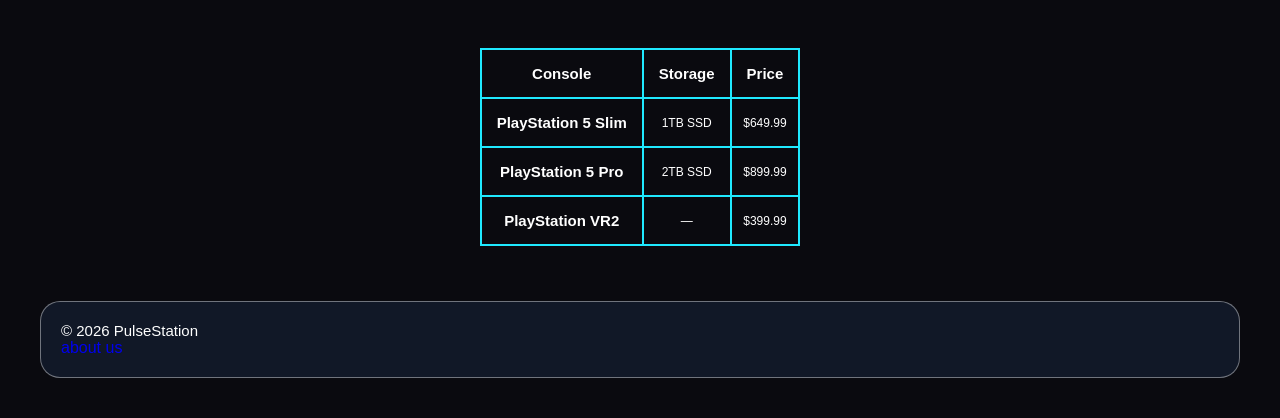
==== commit 0c09d179: "Add files via upload" ====
--- a/console.html
+++ b/console.html
@@ -73,7 +73,7 @@
   </div>
 
         <div class="image-container-ps5slim">
-<img src="playStation5-slim.webp" loading="lazy" alt="PlayStation 5 Slim console">
+<img src="playstation5-slim.webp" loading="lazy" alt="PlayStation 5 Slim console">
 <div class="ps5slim-name">PlayStation 5 Slim</div>
   <div class="information-div">
 <p>Same PS5 power, smaller footprint. Everything you love, just easier to fit anywhere in your setup.</p>
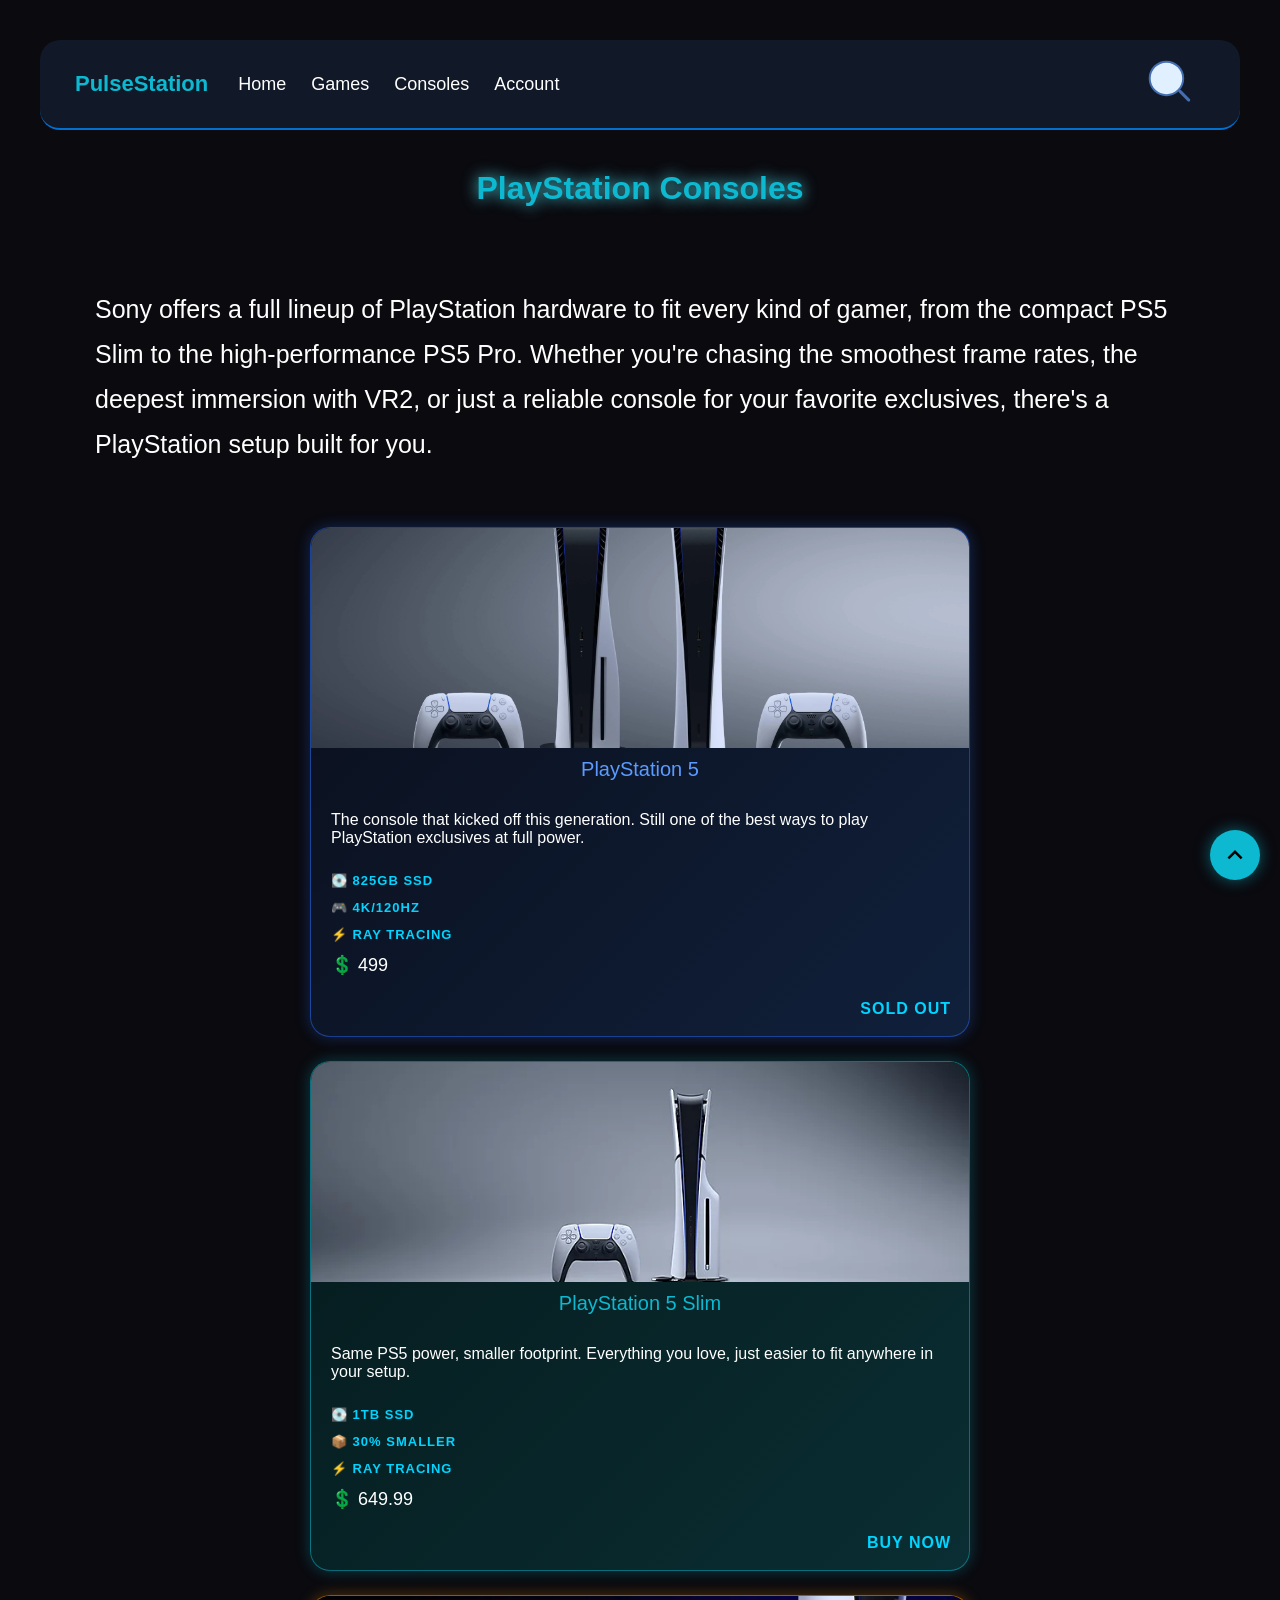
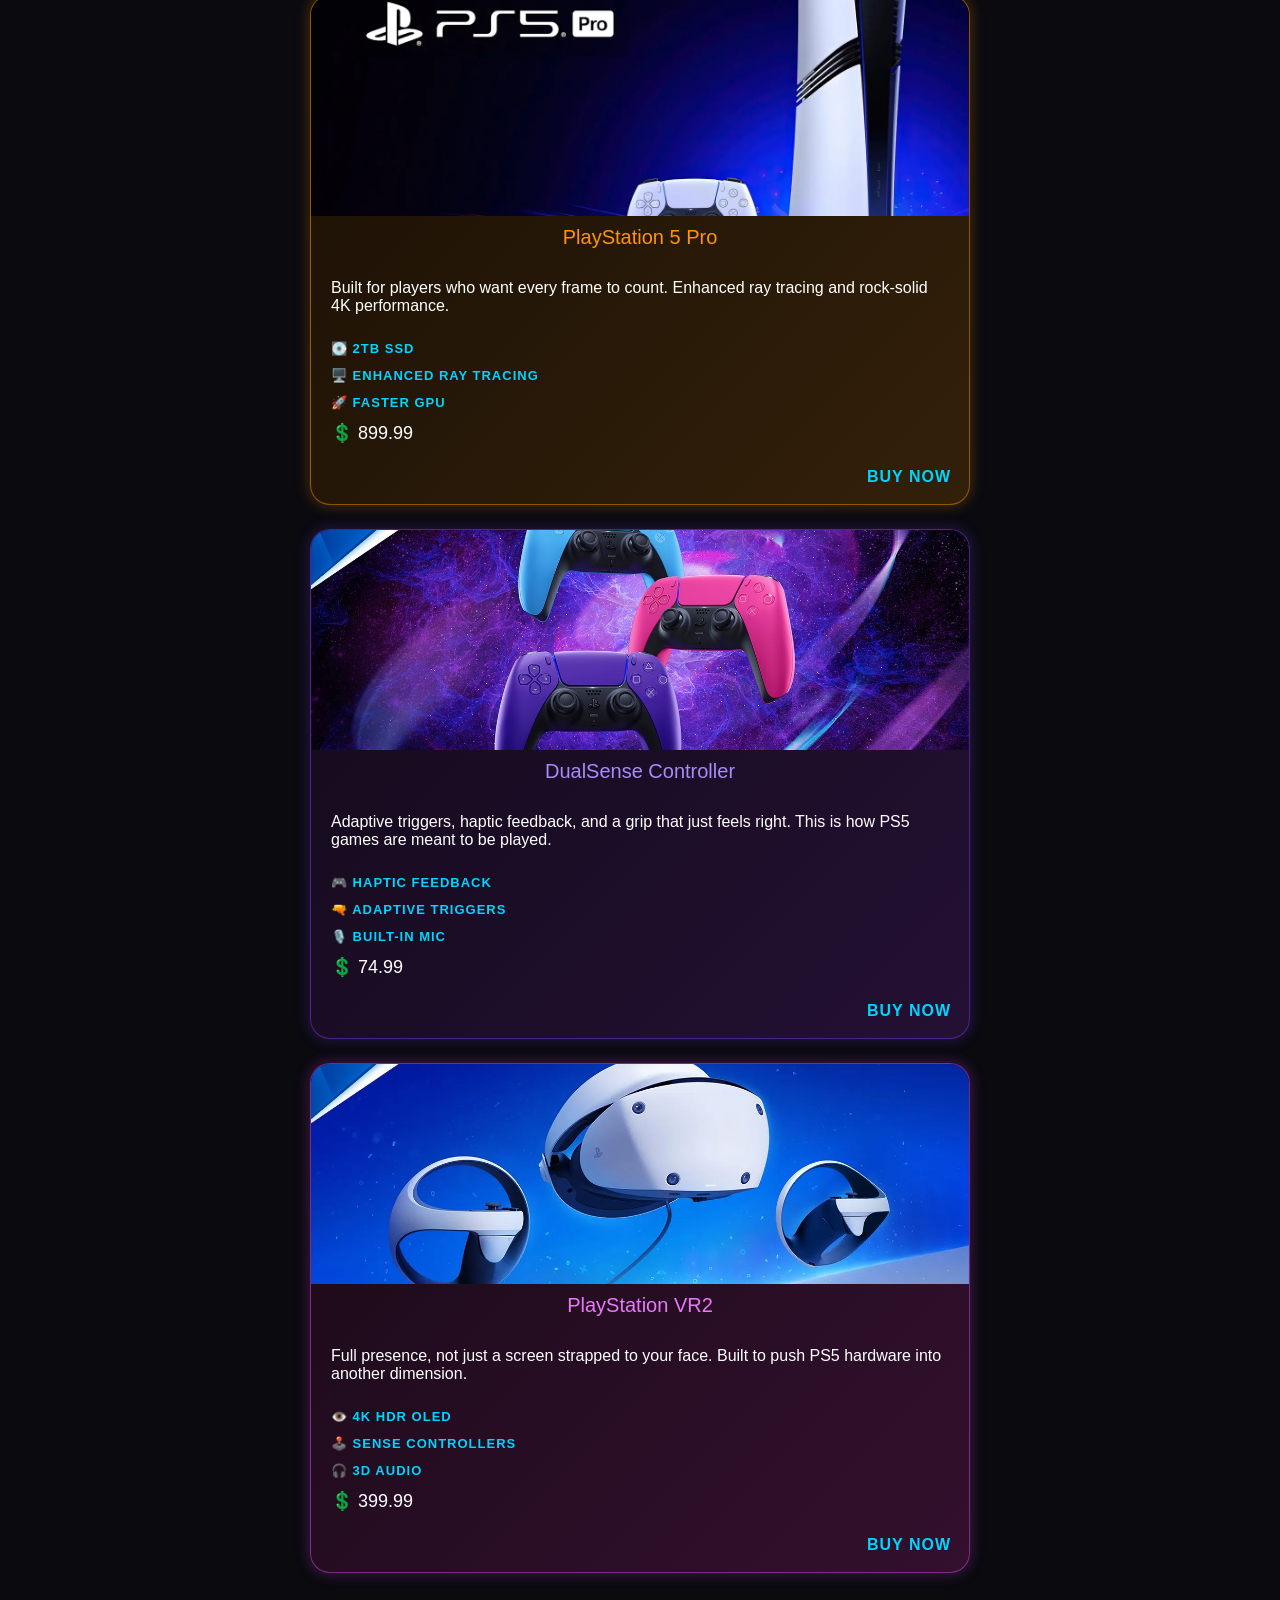
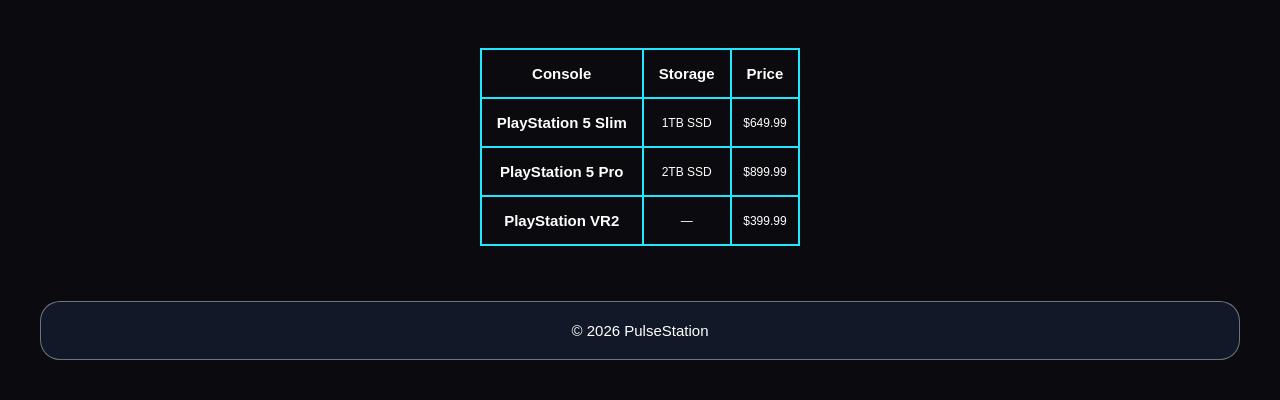
==== commit 66b43596: "Add files via upload" ====
--- a/console.html
+++ b/console.html
@@ -2,16 +2,18 @@
 <html lang="en">
 
 <head>
+  <link rel="stylesheet" href="https://fonts.googleapis.com/icon?family=Material+Icons">
   <meta charset="UTF-8">
   <link rel="stylesheet" href="./style.css">
   <meta name="viewport" content="width=device-width, initial-scale=1.0">
   <title>PulseStation | Consoles</title>
-   <meta name="description" content="Browse PlayStation consoles on PulseStation - PS5, PS5 Pro, DualSense, and PS VR2 specs and prices.">
-   <meta property="og:title" content="Consoles | PulseStation">
-   <meta property="og:description" content="Browse PlayStation consoles on PulseStation - PS5, PS5 Pro, DualSense, and PS VR2 specs and prices.">
-   <meta property="og:type" content="website">
-   <meta property="og:image" content="playStation5-slim.webp">
-   <link rel="icon" href="favicon.webp" type="image/webp">
+  <meta name="description" content="Browse PlayStation consoles on PulseStation - PS5, PS5 Pro, DualSense, and PS VR2 specs and prices.">
+  <meta property="og:title" content="Consoles | PulseStation">
+  <meta property="og:description" content="Browse PlayStation consoles on PulseStation - PS5, PS5 Pro, DualSense, and PS VR2 specs and prices.">
+  <meta property="og:type" content="website">
+  <meta property="og:image" content="playStation5-slim.webp">
+  <link rel="icon" href="favicon.webp" type="image/webp">
+  <meta name="theme-color" content="#0a0a0f">
 </head>
 
 <body id="top">
@@ -22,6 +24,7 @@
     <a class="nav-a" href="./index.html">🏠Home</a>
     <a class="nav-a" href="./games.html">🎮Games</a>
     <a class="nav-a" href="./console.html">🕹️Consoles</a>
+    <a class="nav-a" href="./login-and-sign-up.html">🔐 Account</a>
     <details>
       <summary>⚙️Settings</summary>
     </details>
@@ -40,6 +43,7 @@
         <a href="./index.html">Home</a>
         <a href="./games.html">Games</a>
         <a href="./console.html">Consoles</a>
+        <a href="./login-and-sign-up.html">Account</a>
       </nav>
     </div>
     <a class="search-img" href="https://store.playstation.com/en-us/search" target="_blank" rel="noopener">
@@ -60,107 +64,104 @@
 
       <div class="games-list-vertical">
         <div class="image-container-ps5">
-<img src="wanna-keep-the-fat-version-or-upgrade-to-slim-v0-whwr2jhbsetb1.webp" loading="lazy" alt="PlayStation 5 console">
-<div class="ps5-name">PlayStation 5</div>
-  <div class="information-div">
-<p>The console that kicked off this generation. Still one of the best ways to play PlayStation exclusives at full power.</p>
-    <span class="genre">💽 825GB SSD</span>
-<span class="genre">🎮 4K/120Hz</span>
-<span class="genre">⚡ Ray Tracing</span>
-<span class="score">💲 499</span>
-       <span class="learn-more">Sold Out</span>
-  </div>
-  </div>
+          <img src="wanna-keep-the-fat-version-or-upgrade-to-slim-v0-whwr2jhbsetb1.webp" loading="lazy" alt="PlayStation 5 console">
+          <div class="ps5-name">PlayStation 5</div>
+          <div class="information-div">
+            <p>The console that kicked off this generation. Still one of the best ways to play PlayStation exclusives at full power.</p>
+            <span class="genre">💽 825GB SSD</span>
+            <span class="genre">🎮 4K/120Hz</span>
+            <span class="genre">⚡ Ray Tracing</span>
+            <span class="score">💲 499</span>
+            <span class="learn-more">Sold Out</span>
+          </div>
+        </div>
 
         <div class="image-container-ps5slim">
-<img src="playstation5-slim.webp" loading="lazy" alt="PlayStation 5 Slim console">
-<div class="ps5slim-name">PlayStation 5 Slim</div>
-  <div class="information-div">
-<p>Same PS5 power, smaller footprint. Everything you love, just easier to fit anywhere in your setup.</p>
-    <span class="genre">💽 1TB SSD</span>
-<span class="genre">📦 30% Smaller</span>
-<span class="genre">⚡ Ray Tracing</span>
-<span class="score">💲 649.99</span>
-    <a class="learn-more" href="https://direct.playstation.com/en-us/buy-consoles/playstation5-console-covers-slim" target="_blank" rel="noopener">Buy Now</a>
-  </div>
-  </div>
+          <img src="playstation5-slim.webp" loading="lazy" alt="PlayStation 5 Slim console">
+          <div class="ps5slim-name">PlayStation 5 Slim</div>
+          <div class="information-div">
+            <p>Same PS5 power, smaller footprint. Everything you love, just easier to fit anywhere in your setup.</p>
+            <span class="genre">💽 1TB SSD</span>
+            <span class="genre">📦 30% Smaller</span>
+            <span class="genre">⚡ Ray Tracing</span>
+            <span class="score">💲 649.99</span>
+            <a class="learn-more" href="https://direct.playstation.com/en-us/buy-consoles/playstation5-console-covers-slim" target="_blank" rel="noopener">Buy Now</a>
+          </div>
+        </div>
 
         <div class="image-container-ps5pro">
-<img src="PlayStation-5-Pro-HD-1456x819.webp" loading="lazy" alt="PlayStation 5 Pro console">
-<div class="ps5pro-name">PlayStation 5 Pro</div>
-  <div class="information-div">
-<p>Built for players who want every frame to count. Enhanced ray tracing and rock-solid 4K performance.</p>
-    <span class="genre">💽 2TB SSD</span>
-<span class="genre">🖥️ Enhanced Ray Tracing</span>
-<span class="genre">🚀 Faster GPU</span>
-<span class="score">💲 899.99</span>
-    <a class="learn-more" href="https://direct.playstation.com/en-us/buy-consoles/playstation-5-pro" target="_blank" rel="noopener">Buy Now</a>
-  </div>
-  </div>
+          <img src="PlayStation-5-Pro-HD-1456x819.webp" loading="lazy" alt="PlayStation 5 Pro console">
+          <div class="ps5pro-name">PlayStation 5 Pro</div>
+          <div class="information-div">
+            <p>Built for players who want every frame to count. Enhanced ray tracing and rock-solid 4K performance.</p>
+            <span class="genre">💽 2TB SSD</span>
+            <span class="genre">🖥️ Enhanced Ray Tracing</span>
+            <span class="genre">🚀 Faster GPU</span>
+            <span class="score">💲 899.99</span>
+            <a class="learn-more" href="https://direct.playstation.com/en-us/buy-consoles/playstation-5-pro" target="_blank" rel="noopener">Buy Now</a>
+          </div>
+        </div>
 
         <div class="image-container-dualsense">
-<img src="dualsense-controller.jpg" loading="lazy" alt="PlayStation 5 DualSense wireless controller">
-<div class="dualsense-name">DualSense Controller</div>
-  <div class="information-div">
-<p>Adaptive triggers, haptic feedback, and a grip that just feels right. This is how PS5 games are meant to be played.</p>
-    <span class="genre">🎮 Haptic Feedback</span>
-<span class="genre">🔫 Adaptive Triggers</span>
-<span class="genre">🎙️ Built-in Mic</span>
-<span class="score">💲 74.99</span>
-    <a class="learn-more" href="https://www.playstation.com/en-us/accessories/dualsense-wireless-controller/" target="_blank" rel="noopener">Buy Now</a>
-  </div>
-  </div>
+          <img src="dualsense-controller.jpg" loading="lazy" alt="PlayStation 5 DualSense wireless controller">
+          <div class="dualsense-name">DualSense Controller</div>
+          <div class="information-div">
+            <p>Adaptive triggers, haptic feedback, and a grip that just feels right. This is how PS5 games are meant to be played.</p>
+            <span class="genre">🎮 Haptic Feedback</span>
+            <span class="genre">🔫 Adaptive Triggers</span>
+            <span class="genre">🎙️ Built-in Mic</span>
+            <span class="score">💲 74.99</span>
+            <a class="learn-more" href="https://www.playstation.com/en-us/accessories/dualsense-wireless-controller/" target="_blank" rel="noopener">Buy Now</a>
+          </div>
+        </div>
 
         <div class="image-container-vr2">
-<img src="maxresdefault.webp" loading="lazy" alt="PlayStation VR2 headset">
-<div class="vr2-name">PlayStation VR2</div>
-  <div class="information-div">
-<p>Full presence, not just a screen strapped to your face. Built to push PS5 hardware into another dimension.</p>
-    <span class="genre">👁️ 4K HDR OLED</span>
-<span class="genre">🕹️ Sense Controllers</span>
-<span class="genre">🎧 3D Audio</span>
-<span class="score">💲 399.99</span>
-    <a class="learn-more" href="https://www.playstation.com/en-us/ps-vr2/" target="_blank" rel="noopener">Buy Now</a>
-  </div>
-  </div>
+          <img src="maxresdefault.webp" loading="lazy" alt="PlayStation VR2 headset">
+          <div class="vr2-name">PlayStation VR2</div>
+          <div class="information-div">
+            <p>Full presence, not just a screen strapped to your face. Built to push PS5 hardware into another dimension.</p>
+            <span class="genre">👁️ 4K HDR OLED</span>
+            <span class="genre">🕹️ Sense Controllers</span>
+            <span class="genre">🎧 3D Audio</span>
+            <span class="score">💲 399.99</span>
+            <a class="learn-more" href="https://www.playstation.com/en-us/ps-vr2/" target="_blank" rel="noopener">Buy Now</a>
+          </div>
+        </div>
       </div>
 
       <div class="table-div">
-      <table>
-        <tr>
-          <th>Console</th>
-          <th>Storage</th>
-          <th>Price</th>
-        </tr>
-        <tr>
-          <th>PlayStation 5 Slim</th>
-          <td>1TB SSD</td>
-          <td>$649.99</td>
-        </tr>
-        <tr>
-          <th>PlayStation 5 Pro</th>
-          <td>2TB SSD</td>
-          <td>$899.99</td>
-        </tr>
-        <tr>
-          <th>PlayStation VR2</th>
-          <td>—</td>
-          <td>$399.99</td>
-        </tr>
-      </table>
+        <table>
+          <tr>
+            <th>Console</th>
+            <th>Storage</th>
+            <th>Price</th>
+          </tr>
+          <tr>
+            <th>PlayStation 5 Slim</th>
+            <td>1TB SSD</td>
+            <td>$649.99</td>
+          </tr>
+          <tr>
+            <th>PlayStation 5 Pro</th>
+            <td>2TB SSD</td>
+            <td>$899.99</td>
+          </tr>
+          <tr>
+            <th>PlayStation VR2</th>
+            <td>—</td>
+            <td>$399.99</td>
+          </tr>
+        </table>
       </div>
 
     </section>
   </main>
 
   <footer>
-
     <span class="footer-span">© 2026 PulseStation</span>
-   <a href="./index.html#about">about us</a>
-
   </footer>
 
-  <a class="back-to-top" href="#top">⬆</a>
+  <a class="back-to-top" href="#top"><i class="material-icons">keyboard_arrow_up</i></a>
 
   <script src="./script.js"></script>
 </body>
--- a/style.css
+++ b/style.css
@@ -178,7 +178,7 @@
 }
 
 .hero-content{
-  margin: 20px;
+  margin: 25px;
 }
 .hero-content p{
   color: white;
@@ -1136,18 +1136,7 @@
   gap: 20px;
 }
 
-.div-pn, .game-div {
-  background-color: #000000;
-  width: 350px;
-  height: auto;
-  min-height: 60px;
-  display: flex;
-  justify-content: center;
-  align-items: center;
-  border-radius: 10px;
-  border: black solid 2px;
-  padding: 5px;
-}
+
 
 .index-html {
   font-size: 15px;
@@ -1158,7 +1147,7 @@
 
 footer {
   width: 100%;
-  padding: 20px;
+  padding: 10px;
   margin-top: 15px;
 background: #111827;
   
@@ -1190,10 +1179,11 @@
 
 .footer-span {
   display: block;
-  text-align: left;
+  text-align: center;
   font-size: 15px;
   color: white;
   transition: 0.3s;
+margin: 10px;
 }
 .footer-span:hover{
   color: #0cb9d0;
@@ -1326,10 +1316,7 @@
     justify-content: center;
     align-items: center;
   }
-  .div-pn, .game-div {
-    width: 500px;
-    height: auto;
-  }
+  
   .image-container-gow {
     flex: 0 0 30%;
   }
@@ -1452,7 +1439,360 @@
   box-shadow: 0 0 15px rgba(12, 185, 208, 0.5);
   z-index: 500;
 }
+.back-to-top-img{
+    width: 20px;
+    height: 20px;
+}
 .gow-trailer{
     width:100%;
     height:150px;
+    border:none;
 }  
+
+
+
+.login-container{
+
+min-height:100vh;
+
+display:flex;
+
+justify-content:center;
+
+align-items:center;
+
+background: linear-gradient(135deg, #0a0a0f, #0d1b2b);
+
+gap:20px;
+    padding: 20px;
+}
+
+
+.login-box{
+
+width: 100%;
+    
+ max-width: 350px;
+
+padding:40px;
+
+background: rgba(12, 185, 208, 0.08);
+border: 1px solid rgba(12, 185, 208, 0.25);
+
+border-radius:20px;
+
+text-align:center;
+
+backdrop-filter:blur(10px);
+
+}
+.login-box h1{
+font-size: 30px;
+color:#0dd0ff;
+    text-shadow:0 0 15px #00b2dd;
+
+}
+
+
+.login-p1{
+margin:10px;
+color:white;
+font-size: 18px;
+
+}
+.login-box input,
+.login-box input{
+
+width:100%;
+
+padding:12px;
+
+margin:10px 0;
+
+border: 1px solid rgba(255,255,255,0.15);
+background: rgba(255,255,255,0.06);
+color:white;
+
+border-radius:10px;
+
+
+    transition: 0.5s ease;
+
+}
+.login-box input::placeholder{
+  color: rgba(255,255,255,0.4);
+}
+.login-box input:hover,
+.login-box input:hover{
+    transform: translateY(-5px);
+}
+
+
+.login-box input:focus{
+    outline: none;
+  
+    border: 2px solid #0cb9d0;
+  background: rgba(12, 185, 208, 0.08);
+
+}
+
+
+.login-box button{
+
+width:100%;
+
+padding:12px;
+
+margin:15px 0;
+
+border:none;
+
+border-radius:10px;
+
+background:#0070d1;
+transition: 0.3s ease;
+color:white;
+
+font-size:18px;
+
+cursor:pointer;
+
+}
+.login-box button:hover{
+    transform: scale(0.9);
+    background:#00a6ff;
+}
+.login-box button:active{
+    transform: scale(0.8);
+}
+
+
+
+.material-icons{
+    color:black;
+    font-size: 30px;
+}
+.switch-auth{
+    display: block;
+    margin: 10px 0;
+    color:#ffffff;
+}
+.switch-auth a{
+    margin: 10px 0;
+    color:#0cb9d0;
+    display: block;
+    font-size: 18px;
+    
+}
+
+
+.forgot-link{
+    margin: 10px 0;
+    font-size: 16px;
+    transition: 0.3s ease;
+    color:#0cb9d0;
+}
+.forgot-link:hover{
+ transform: scale(1.5);
+    color:#0cb9d0;
+}
+.h1-sign-up{
+margin:15px;
+color:white;
+font-size: 14px;
+}
+.login-sign{
+    
+width:100%;
+display: block;
+padding:12px;
+
+margin:30px 0;
+
+border:none;
+
+border-radius:10px;
+
+background:#0070d1;
+transition: 0.3s ease;
+color:#ffffff;
+
+font-size:18px;
+
+cursor:pointer;
+}
+.login-sign:hover{
+    transform: scale(0.9);
+    background:#00a6ff;
+}
+.login-sign:active{
+    transform: scale(0.8);
+}
+.h-gta{
+    
+  color: #ff5fa8;
+  text-shadow: 0 0 12px rgba(255, 79, 163, 0.45);
+    
+    margin: 40px;
+    text-align: center;
+    font-size: 32px;
+}
+.site-img-gta {
+  max-width: 100%;
+  width: 100%;
+  height: auto;
+  border-radius: 15px;
+  object-fit: cover;
+  transition: transform 0.2s ease;
+}
+
+.site-img-gta:hover {
+  transform: scale(1.01);
+  box-shadow: 2px 2px 30px #ff4fa9 ;
+}
+
+.site-img-gta:active {
+  transform: scale(1.03);
+  transition: transform 0.5s ease;
+}
+
+.quick-facts{
+    display: flex;
+    gap: 15px;
+    justify-content: center;
+    flex-wrap: wrap;
+  margin: 20px;
+}
+.fact-box{
+  background: rgba(255, 79, 163, 0.06);
+  border: 1px solid rgba(255, 79, 163, 0.3);
+  border-radius: 15px;
+  padding: 20px 30px;
+  display: flex;
+  flex-direction: column;
+  align-items: center;
+  gap: 6px;
+  min-width: 140px;
+  transition: 0.3s ease;
+}
+.fact-icon{
+  font-size: 26px;
+}
+.fact-label{
+    font-size: 13px;
+  color: rgba(255,255,255,0.6);
+  text-transform: uppercase;
+    letter-spacing: 1px;
+}
+.fact-value{
+  font-size: 20px;
+  font-weight: bold;
+  color: #ff5fa8;
+}
+.fact-box:hover{
+  box-shadow: 0 0 20px rgba(255, 79, 163, 0.35);
+  transform: translateY(-4px);
+}
+.editions-row{
+    display: flex;
+    justify-content: center;
+    margin: 30px 20px;
+    gap: 20px;
+    flex-wrap: wrap;
+}
+.edition-card{
+    background: rgba(255, 79, 163, 0.05);
+  border: 1px solid rgba(255, 79, 163, 0.25);
+  border-radius:15px;
+    width: 260px;
+    position: relative;
+    padding: 25px;
+    text-align: center;
+    transition: 0.3s ease;
+}
+.edition-card:hover{
+  transform: translateY(-6px);
+  box-shadow: 0 0 25px rgba(255, 79, 163, 0.3);
+}
+.edition-card.featured{
+    border: 1px solid rgba(255, 79, 163, 0.6);
+  background: rgba(255, 79, 163, 0.09);
+
+}
+.edition-badge{
+    position: absolute;
+    top: -12px;
+    left: 50%;
+    border-radius:20px;
+    transform: translateX(-50%);
+  background: #ff5fa8;
+  color: #101820;
+  font-size: 11px;
+    font-weight: bold;
+    padding: 4px 12px;
+    text-transform: uppercase;
+    letter-spacing: 1px;
+}
+.edition-card h2{
+  color: white;
+  font-size: 20px;
+  margin-bottom: 10px;
+}
+.edition-price{
+  color: #ff5fa8;
+  font-size: 26px;
+  font-weight: bold;
+  margin-bottom: 15px;
+}
+.edition-list{
+    list-style: none;
+    text-align: left;
+    padding: 0;
+    color: rgba(255,255,255,0.75);
+  font-size: 14px;
+  line-height: 1.9;
+
+}
+.edition-list li::before{
+    content: "✓";
+    color: #ff5fa8;
+  font-weight: bold;
+}
+.pre-order-div{
+    
+    padding: 10px;
+    margin: 40px;
+}
+.pre-order-div div{
+margin: 10px;
+    display: flex;
+    justify-content: center;
+    align-items:center;
+    max-width: 100%;
+}
+.pre-order-gta6{
+    padding: 14px 32px;
+    display: block;
+  border: none;
+  border-radius: 12px;
+  background: linear-gradient(135deg, #ff2d95, #ff7a18);
+  color: white;
+  font-size: 16px;
+  font-weight: 700;
+  cursor: pointer;
+    
+    
+  box-shadow:
+    0 0 15px rgba(255, 45, 149, 0.5),
+    0 0 35px rgba(255, 122, 24, 0.25);
+  transition: all 0.25s ease;
+}
+.pre-order-gta6:hover{
+    transform:  scale(1.04);
+  box-shadow:
+    0 0 20px rgba(255, 45, 149, 0.8),
+    0 0 50px rgba(255, 122, 24, 0.5);
+}
+.pre-order-gta6:active{
+    transform: scale(0.97);
+}
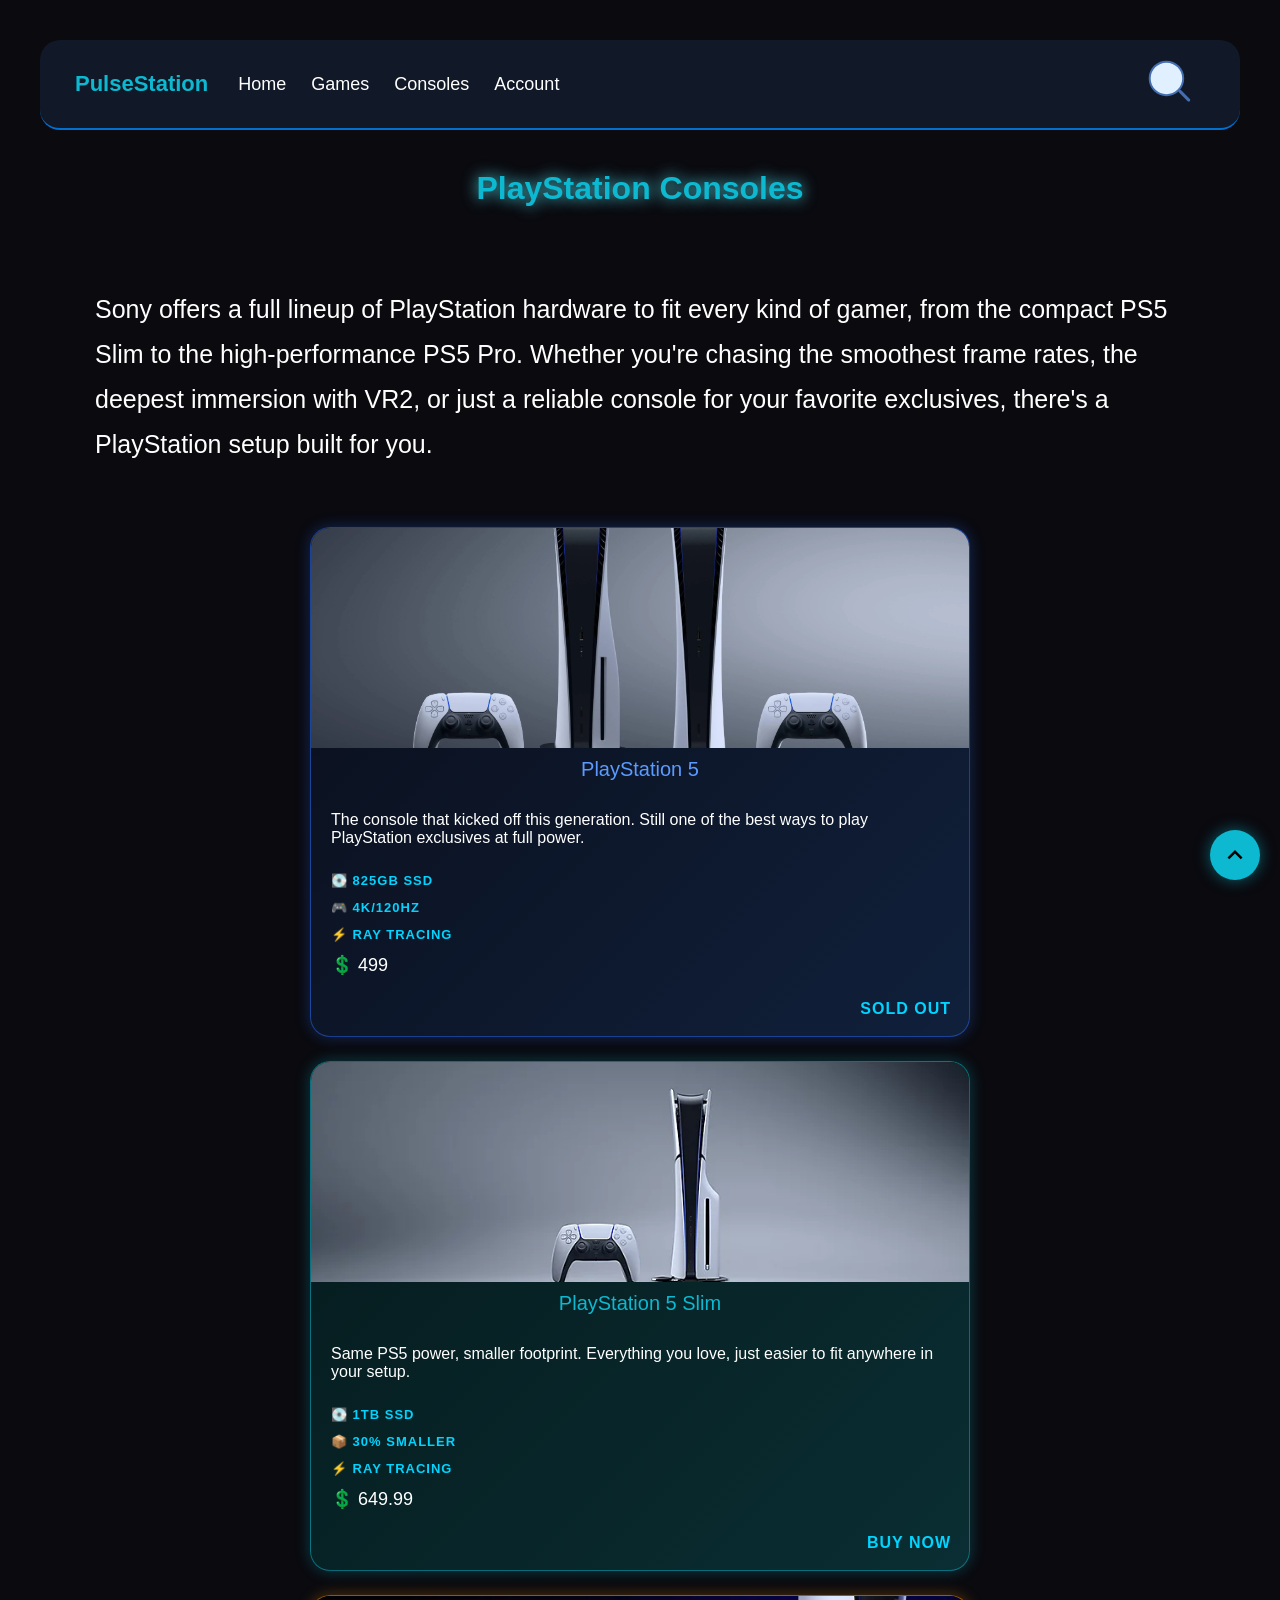
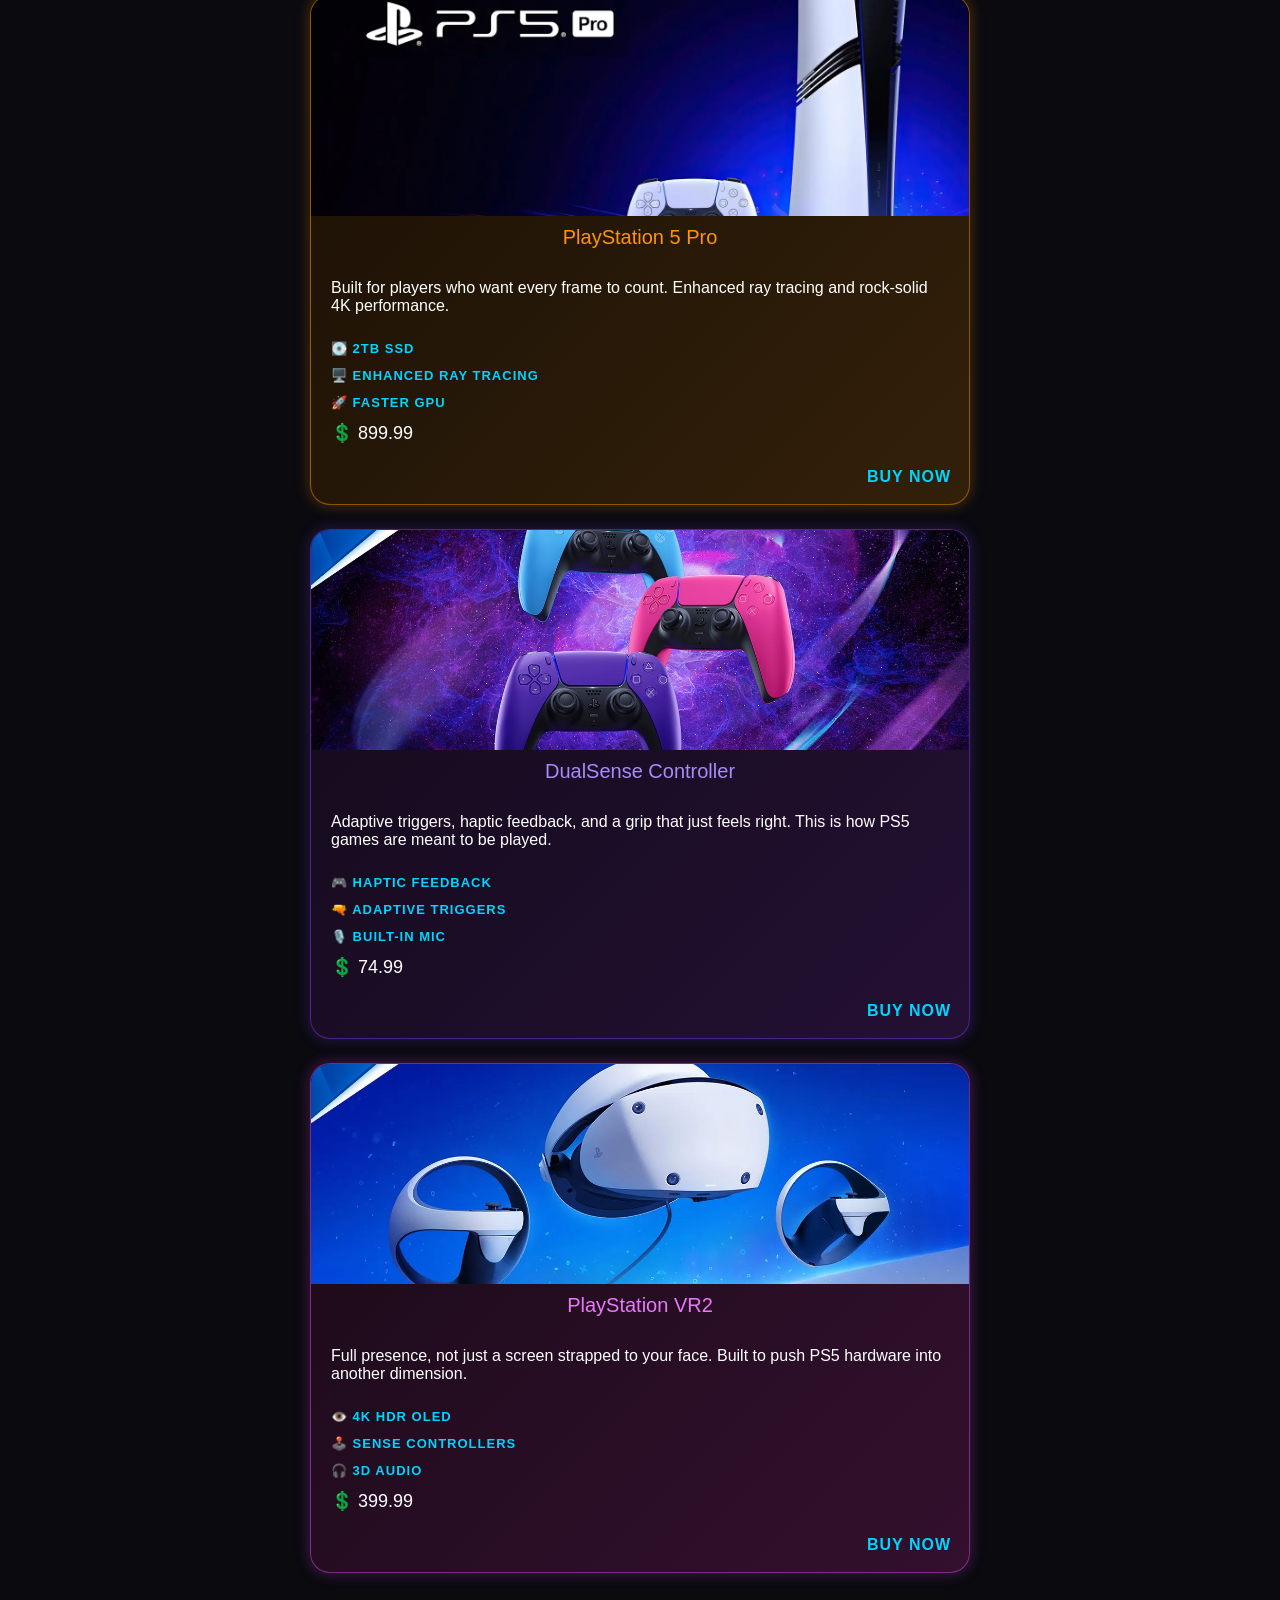
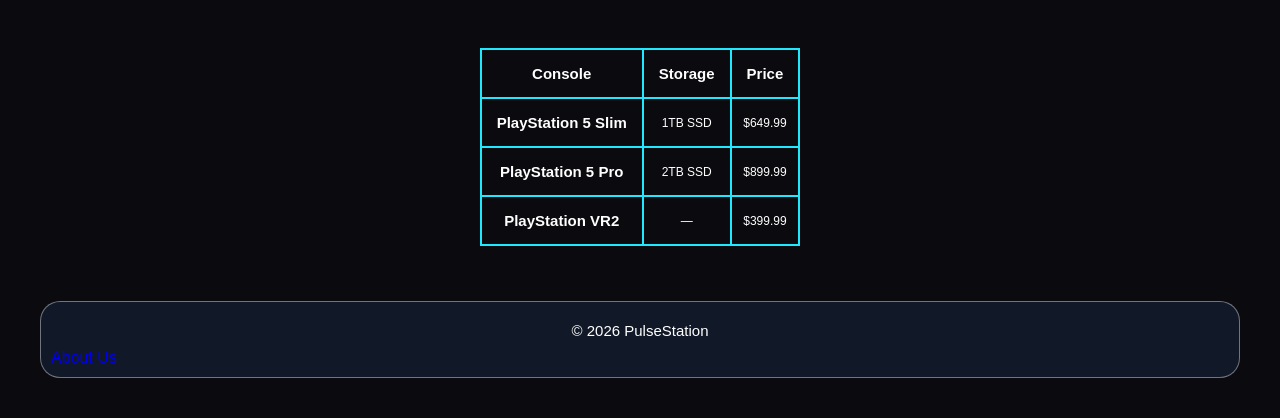
==== commit 83b82ea8: "Add files via upload" ====
--- a/console.html
+++ b/console.html
@@ -4,15 +4,15 @@
 <head>
   <link rel="stylesheet" href="https://fonts.googleapis.com/icon?family=Material+Icons">
   <meta charset="UTF-8">
-  <link rel="stylesheet" href="./style.css">
+  <link rel="stylesheet" href="../style.css">
   <meta name="viewport" content="width=device-width, initial-scale=1.0">
   <title>PulseStation | Consoles</title>
   <meta name="description" content="Browse PlayStation consoles on PulseStation - PS5, PS5 Pro, DualSense, and PS VR2 specs and prices.">
   <meta property="og:title" content="Consoles | PulseStation">
   <meta property="og:description" content="Browse PlayStation consoles on PulseStation - PS5, PS5 Pro, DualSense, and PS VR2 specs and prices.">
   <meta property="og:type" content="website">
-  <meta property="og:image" content="playStation5-slim.webp">
-  <link rel="icon" href="favicon.webp" type="image/webp">
+  <meta property="og:image" content="../images/playstation5-slim.webp">
+  <link rel="icon" href="../images/favicon.webp" type="image/webp">
   <meta name="theme-color" content="#0a0a0f">
 </head>
 
@@ -21,10 +21,10 @@
   <!-- Menu Checkbox & Drawer -->
   <input type="checkbox" id="menu">
   <nav class="menu">
-    <a class="nav-a" href="./index.html">🏠Home</a>
-    <a class="nav-a" href="./games.html">🎮Games</a>
-    <a class="nav-a" href="./console.html">🕹️Consoles</a>
-    <a class="nav-a" href="./login-and-sign-up.html">🔐 Account</a>
+    <a class="nav-a" href="../index.html">🏠Home</a>
+    <a class="nav-a" href="games.html">🎮Games</a>
+    <a class="nav-a" href="console.html">🕹️Consoles</a>
+    <a class="nav-a" href="login-and-sign-up.html">🔐 Account</a>
     <details>
       <summary>⚙️Settings</summary>
     </details>
@@ -36,18 +36,18 @@
   <header>
     <label class="hambrger" for="menu"></label>
     <div class="logo-nav-group">
-      <a href="./index.html" class="logo-link">
+      <a href="../index.html" class="logo-link">
         <span class="website-name">PulseStation</span>
       </a>
       <nav class="desktop-nav">
-        <a href="./index.html">Home</a>
-        <a href="./games.html">Games</a>
-        <a href="./console.html">Consoles</a>
-        <a href="./login-and-sign-up.html">Account</a>
+        <a href="../index.html">Home</a>
+        <a href="games.html">Games</a>
+        <a href="console.html">Consoles</a>
+        <a href="login-and-sign-up.html">Account</a>
       </nav>
     </div>
     <a class="search-img" href="https://store.playstation.com/en-us/search" target="_blank" rel="noopener">
-      <img class="shopping" src="search.svg" alt="Search PlayStation Store">
+      <img class="shopping" src="../images/search.svg" alt="Search PlayStation Store">
     </a>
   </header>
 
@@ -64,7 +64,7 @@
 
       <div class="games-list-vertical">
         <div class="image-container-ps5">
-          <img src="wanna-keep-the-fat-version-or-upgrade-to-slim-v0-whwr2jhbsetb1.webp" loading="lazy" alt="PlayStation 5 console">
+          <img src="../images/wanna-keep-the-fat-version-or-upgrade-to-slim-v0-whwr2jhbsetb1.webp" loading="lazy" alt="PlayStation 5 console">
           <div class="ps5-name">PlayStation 5</div>
           <div class="information-div">
             <p>The console that kicked off this generation. Still one of the best ways to play PlayStation exclusives at full power.</p>
@@ -77,7 +77,7 @@
         </div>
 
         <div class="image-container-ps5slim">
-          <img src="playstation5-slim.webp" loading="lazy" alt="PlayStation 5 Slim console">
+          <img src="../images/playstation5-slim.webp" loading="lazy" alt="PlayStation 5 Slim console">
           <div class="ps5slim-name">PlayStation 5 Slim</div>
           <div class="information-div">
             <p>Same PS5 power, smaller footprint. Everything you love, just easier to fit anywhere in your setup.</p>
@@ -90,7 +90,7 @@
         </div>
 
         <div class="image-container-ps5pro">
-          <img src="PlayStation-5-Pro-HD-1456x819.webp" loading="lazy" alt="PlayStation 5 Pro console">
+          <img src="../images/PlayStation-5-Pro-HD-1456x819.webp" loading="lazy" alt="PlayStation 5 Pro console">
           <div class="ps5pro-name">PlayStation 5 Pro</div>
           <div class="information-div">
             <p>Built for players who want every frame to count. Enhanced ray tracing and rock-solid 4K performance.</p>
@@ -103,7 +103,7 @@
         </div>
 
         <div class="image-container-dualsense">
-          <img src="dualsense-controller.jpg" loading="lazy" alt="PlayStation 5 DualSense wireless controller">
+          <img src="../images/dualsense-controller.jpg" loading="lazy" alt="PlayStation 5 DualSense wireless controller">
           <div class="dualsense-name">DualSense Controller</div>
           <div class="information-div">
             <p>Adaptive triggers, haptic feedback, and a grip that just feels right. This is how PS5 games are meant to be played.</p>
@@ -116,7 +116,7 @@
         </div>
 
         <div class="image-container-vr2">
-          <img src="maxresdefault.webp" loading="lazy" alt="PlayStation VR2 headset">
+          <img src="../images/maxresdefault.webp" loading="lazy" alt="PlayStation VR2 headset">
           <div class="vr2-name">PlayStation VR2</div>
           <div class="information-div">
             <p>Full presence, not just a screen strapped to your face. Built to push PS5 hardware into another dimension.</p>
@@ -159,11 +159,12 @@
 
   <footer>
     <span class="footer-span">© 2026 PulseStation</span>
+    <a href="../index.html#about">About Us</a>
   </footer>
 
   <a class="back-to-top" href="#top"><i class="material-icons">keyboard_arrow_up</i></a>
 
-  <script src="./script.js"></script>
+  <script src="../script.js"></script>
 </body>
 
 </html>
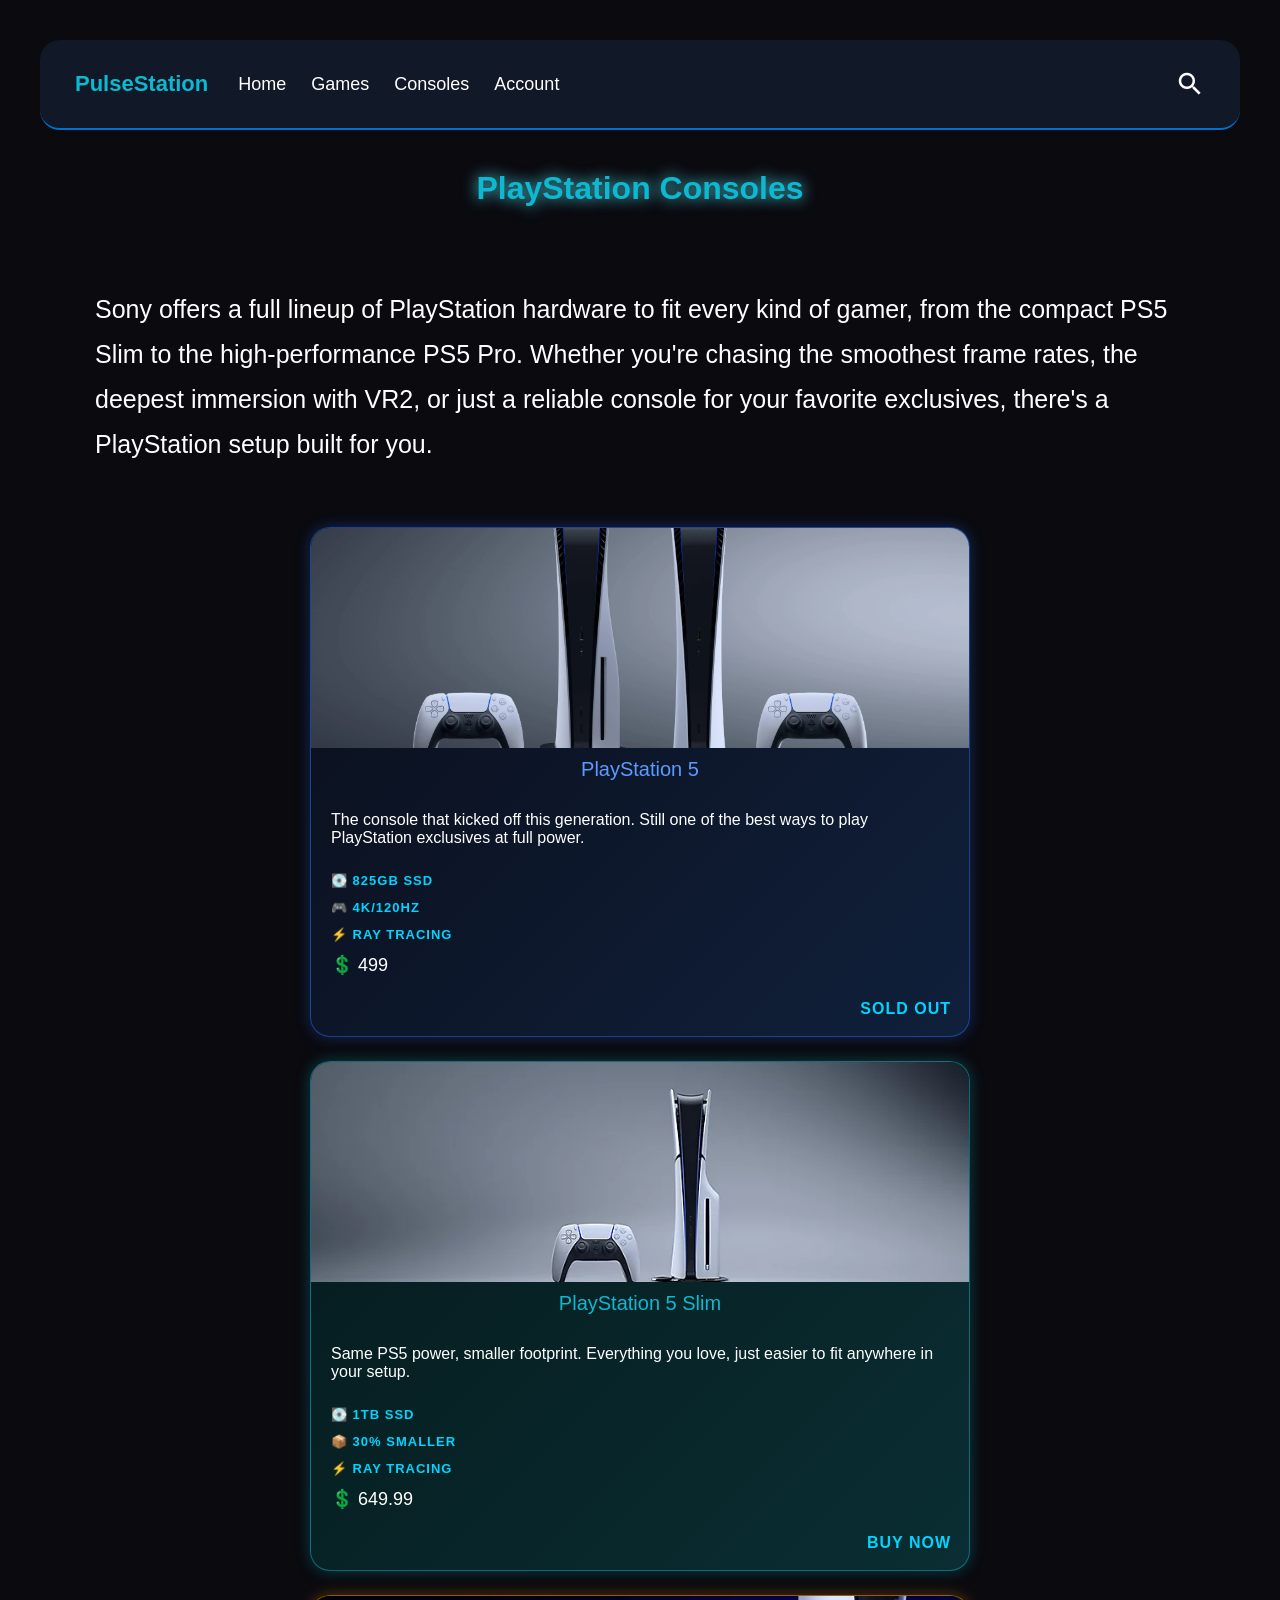
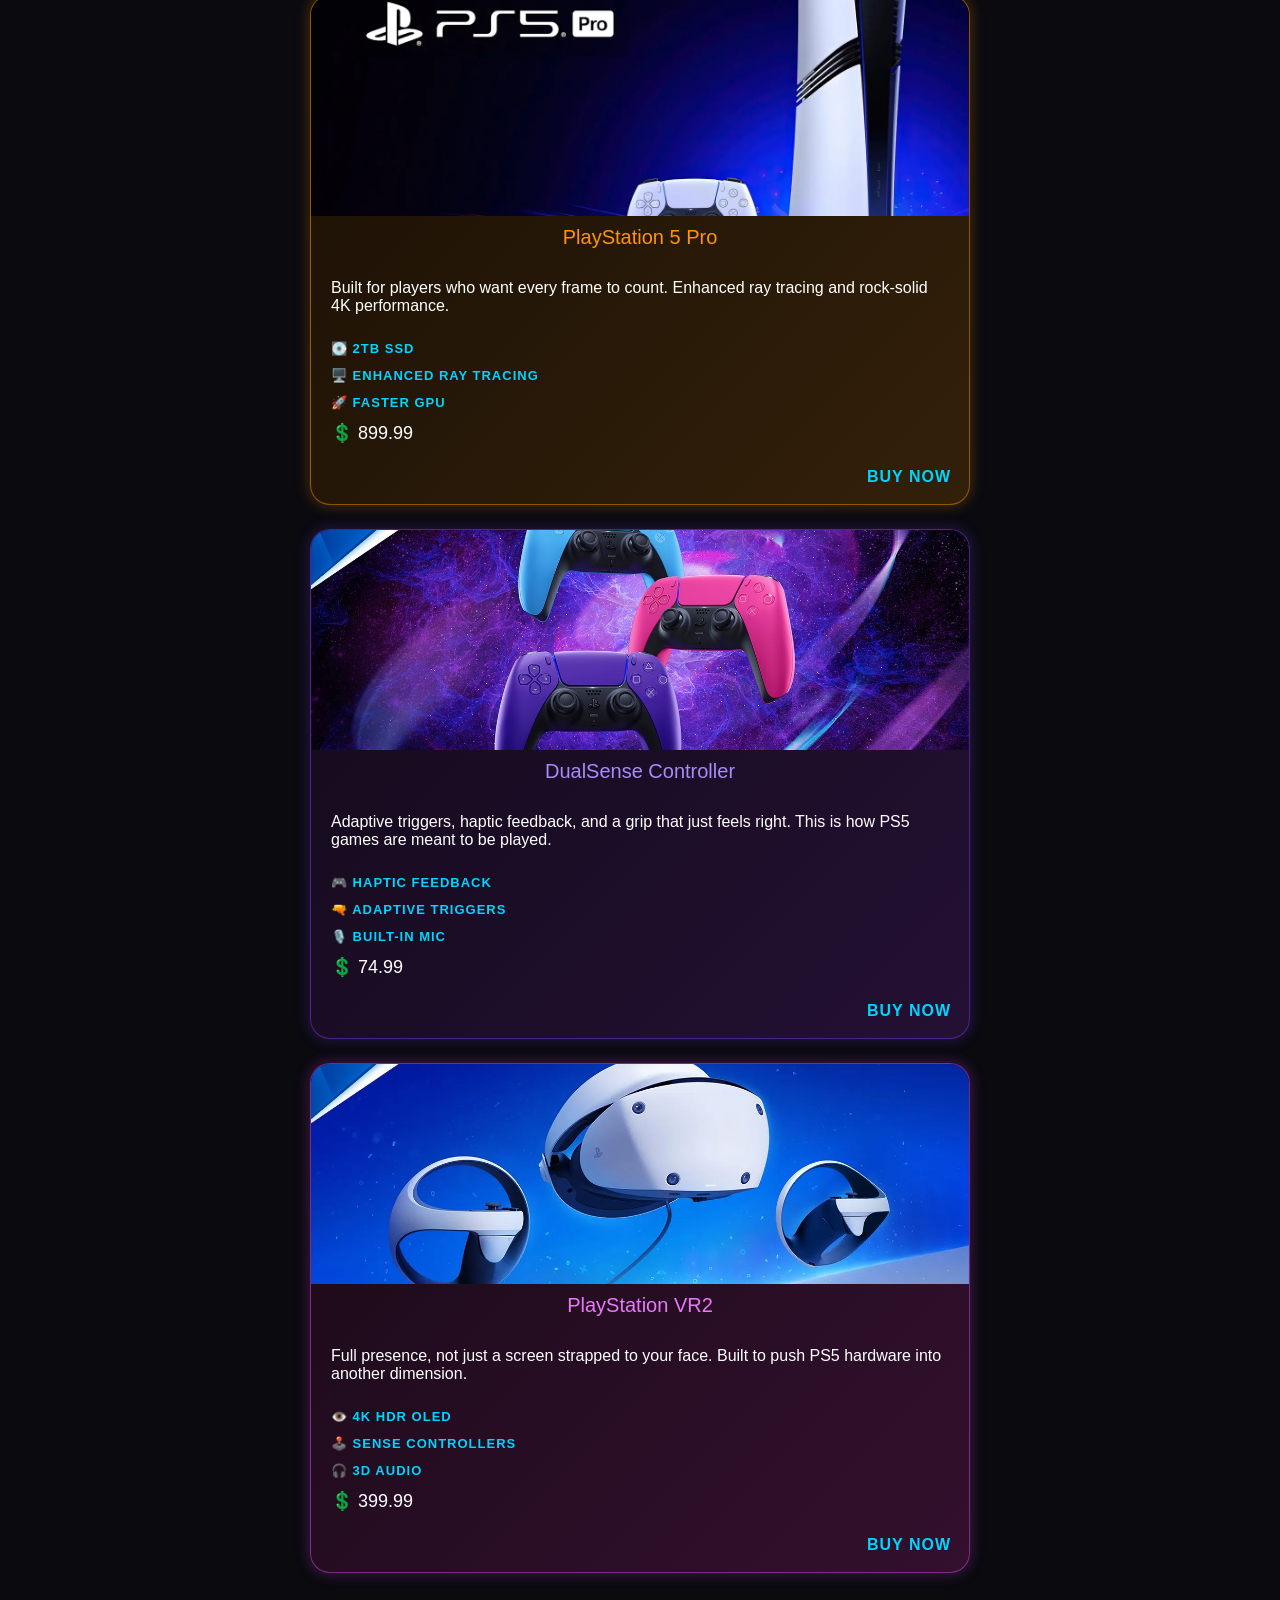
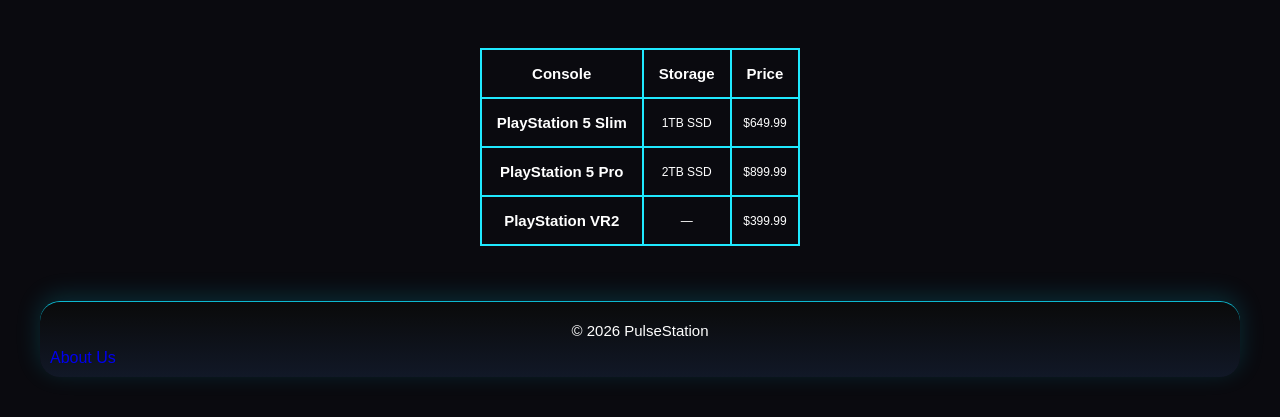
==== commit 6bb61f8c: "Add files via upload" ====
--- a/console.html
+++ b/console.html
@@ -4,15 +4,15 @@
 <head>
   <link rel="stylesheet" href="https://fonts.googleapis.com/icon?family=Material+Icons">
   <meta charset="UTF-8">
-  <link rel="stylesheet" href="../style.css">
+  <link rel="stylesheet" href="./style.css">
   <meta name="viewport" content="width=device-width, initial-scale=1.0">
   <title>PulseStation | Consoles</title>
   <meta name="description" content="Browse PlayStation consoles on PulseStation - PS5, PS5 Pro, DualSense, and PS VR2 specs and prices.">
   <meta property="og:title" content="Consoles | PulseStation">
   <meta property="og:description" content="Browse PlayStation consoles on PulseStation - PS5, PS5 Pro, DualSense, and PS VR2 specs and prices.">
   <meta property="og:type" content="website">
-  <meta property="og:image" content="../images/playstation5-slim.webp">
-  <link rel="icon" href="../images/favicon.webp" type="image/webp">
+  <meta property="og:image" content="./images/playstation5-slim.webp">
+  <link rel="icon" href="./images/favicon.webp" type="image/webp">
   <meta name="theme-color" content="#0a0a0f">
 </head>
 
@@ -20,35 +20,70 @@
 
   <!-- Menu Checkbox & Drawer -->
   <input type="checkbox" id="menu">
+  <input type="checkbox" id="close-menu">
+
   <nav class="menu">
-    <a class="nav-a" href="../index.html">🏠Home</a>
-    <a class="nav-a" href="games.html">🎮Games</a>
-    <a class="nav-a" href="console.html">🕹️Consoles</a>
-    <a class="nav-a" href="login-and-sign-up.html">🔐 Account</a>
+
+    <div class="label-div">
+      <label class="close-window" for="menu">
+        <span class="material-icons">close</span>
+      </label>
+    </div>
+
+    <a class="nav-a" href="./index.html">
+      <span class="material-icons">home</span>
+      Home
+    </a>
+
+    <a class="nav-a" href="./games.html">
+      <span class="material-icons">sports_esports</span>
+      Games
+    </a>
+
+    <a class="nav-a" href="./console.html">
+      <span class="material-icons">videogame_asset</span>
+      Consoles
+    </a>
+
     <details>
-      <summary>⚙️Settings</summary>
+      <summary>
+        <span class="material-icons">settings</span>
+        Settings
+      </summary>
     </details>
+
+    <div class="login-signup-div">
+      <a href="./signup.html">Sign Up</a>
+      <a href="./login.html">Login</a>
+    </div>
+
   </nav>
 
   <label class="overlay" for="menu"></label>
 
   <!-- Header Section -->
   <header>
-    <label class="hambrger" for="menu"></label>
+
+    <label class="hambrger" for="menu">
+      <span class="material-icons">density_medium</span>
+    </label>
+
     <div class="logo-nav-group">
-      <a href="../index.html" class="logo-link">
+      <a href="./index.html" class="logo-link">
         <span class="website-name">PulseStation</span>
       </a>
       <nav class="desktop-nav">
-        <a href="../index.html">Home</a>
-        <a href="games.html">Games</a>
-        <a href="console.html">Consoles</a>
-        <a href="login-and-sign-up.html">Account</a>
+        <a href="./index.html">Home</a>
+        <a href="./games.html">Games</a>
+        <a href="./console.html">Consoles</a>
+        <a href="./login-and-sign-up.html">Account</a>
       </nav>
     </div>
-    <a class="search-img" href="https://store.playstation.com/en-us/search" target="_blank" rel="noopener">
-      <img class="shopping" src="../images/search.svg" alt="Search PlayStation Store">
-    </a>
+
+    <a class="search-a" href="https://store.playstation.com/en-us/search" target="_blank" rel="noopener">
+      <span class="material-icons">search</span>
+    </a>
+
   </header>
 
   <main>
@@ -64,7 +99,7 @@
 
       <div class="games-list-vertical">
         <div class="image-container-ps5">
-          <img src="../images/wanna-keep-the-fat-version-or-upgrade-to-slim-v0-whwr2jhbsetb1.webp" loading="lazy" alt="PlayStation 5 console">
+          <img class="card-img" src="./images/wanna-keep-the-fat-version-or-upgrade-to-slim-v0-whwr2jhbsetb1.webp" loading="lazy" alt="PlayStation 5 console">
           <div class="ps5-name">PlayStation 5</div>
           <div class="information-div">
             <p>The console that kicked off this generation. Still one of the best ways to play PlayStation exclusives at full power.</p>
@@ -77,7 +112,7 @@
         </div>
 
         <div class="image-container-ps5slim">
-          <img src="../images/playstation5-slim.webp" loading="lazy" alt="PlayStation 5 Slim console">
+          <img class="card-img" src="./images/playstation5-slim.webp" loading="lazy" alt="PlayStation 5 Slim console">
           <div class="ps5slim-name">PlayStation 5 Slim</div>
           <div class="information-div">
             <p>Same PS5 power, smaller footprint. Everything you love, just easier to fit anywhere in your setup.</p>
@@ -90,7 +125,7 @@
         </div>
 
         <div class="image-container-ps5pro">
-          <img src="../images/PlayStation-5-Pro-HD-1456x819.webp" loading="lazy" alt="PlayStation 5 Pro console">
+          <img class="card-img" src="./images/PlayStation-5-Pro-HD-1456x819.webp" loading="lazy" alt="PlayStation 5 Pro console">
           <div class="ps5pro-name">PlayStation 5 Pro</div>
           <div class="information-div">
             <p>Built for players who want every frame to count. Enhanced ray tracing and rock-solid 4K performance.</p>
@@ -103,7 +138,7 @@
         </div>
 
         <div class="image-container-dualsense">
-          <img src="../images/dualsense-controller.jpg" loading="lazy" alt="PlayStation 5 DualSense wireless controller">
+          <img class="card-img" src="./images/dualsense-controller.jpg" loading="lazy" alt="PlayStation 5 DualSense wireless controller">
           <div class="dualsense-name">DualSense Controller</div>
           <div class="information-div">
             <p>Adaptive triggers, haptic feedback, and a grip that just feels right. This is how PS5 games are meant to be played.</p>
@@ -116,7 +151,7 @@
         </div>
 
         <div class="image-container-vr2">
-          <img src="../images/maxresdefault.webp" loading="lazy" alt="PlayStation VR2 headset">
+          <img class="card-img" src="./images/maxresdefault.webp" loading="lazy" alt="PlayStation VR2 headset">
           <div class="vr2-name">PlayStation VR2</div>
           <div class="information-div">
             <p>Full presence, not just a screen strapped to your face. Built to push PS5 hardware into another dimension.</p>
@@ -159,12 +194,12 @@
 
   <footer>
     <span class="footer-span">© 2026 PulseStation</span>
-    <a href="../index.html#about">About Us</a>
+    <a href="./index.html#about">About Us</a>
   </footer>
 
   <a class="back-to-top" href="#top"><i class="material-icons">keyboard_arrow_up</i></a>
 
-  <script src="../script.js"></script>
+  <script src="./script.js"></script>
 </body>
 
 </html>
--- a/style.css
+++ b/style.css
@@ -28,7 +28,12 @@
 }
 
 header {
-  width: 100%;
+  
+    width: 100%;
+    
+    
+    border-radius: 16px;
+  
   height: 70px;
   margin-bottom: 8px;
   padding: 10px;
@@ -43,8 +48,7 @@
    
   border-bottom: 2px solid #0070d1;
   z-index: 100;
-    border-bottom-left-radius: 20px;
-    border-bottom-right-radius: 20px;
+    
 }
 
 .desktop-nav{
@@ -64,15 +68,25 @@
   width: 40px;
   text-align: center;
   cursor: pointer;
-    color: #ffffff;
+color: #ffffff;
   
   font-size: 26px;
 }
-.hambrger::before{
-  content: "☰";
-}
-#menu:checked ~ header .hambrger::before{
-  content: "✕";
+
+.hambrger .material-icons{
+    width: 40px;
+  text-align: center;
+  cursor: pointer;
+color: #ffffff;
+ vertical-align: middle;
+  font-size: 24px;
+}
+.search-a .material-icons{
+    vertical-align: middle;
+    font-size: 30px;
+    color:#ffffff;
+    cursor:pointer;
+    
 }
 .logo-link {
   display: flex;
@@ -86,27 +100,59 @@
 #menu {
   display: none;
 }
-
+#close-menu{
+    display: none;
+}
 #menu:checked ~ .menu {
-  transform: translateY(0);
+
+    transform: translateY(0);
     max-height: 500px;
     opacity: 1;
     visibility: visible;
 }
-
+.label-div{
+    
+    position: absolute;
+    top:10px;
+    right: 10px;
+    padding: 10px;
+}
+.close-window{
+   display: flex;
+  justify-content: center;
+  align-items: center;
+  width: 38px;
+  height: 38px;
+  border-radius: 50%;
+  background: rgba(12, 185, 208, 0.1);
+  border: 1px solid rgba(12, 185, 208, 0.4);
+  color: #0cb9d0;
+  font-size: 18px;
+  transition: 0.3s ease;
+ 
+    
+    
+}
+
+.close-window:hover{
+    background: rgba(12, 185, 208, 0.25);
+  transform: rotate(90deg);
+
+}
 .menu {
   position: fixed;
   top: 70px;
-  width: 200px;
+  width: 100%;
   height: auto;
   background: linear-gradient(180deg, #0a0a0a 0%, #111827 100%);
   transition: 0.4s ease;
-  padding-top: 20px;
+  padding-top: 5px;
   left:0;
-  transform: translateX(-100%);
+  
   z-index: 1000;
   margin: 0;
   border-radius: 15px;
+    
   box-shadow: 0 0 25px rgba(12, 185, 208, 0.4);
   border-right: 1px solid #0cb9d0;
   font-size: 20px;
@@ -124,16 +170,20 @@
   left: 0;
   right: 0;
   bottom: 0;
-  background-color: rgba(0,0,0,0.6);
+  background-color: rgba(0,0,0,0.4);
   z-index: 999;
 }
 
 #menu:checked ~ .overlay {
   display: block;
 }
-
+.menu .material-icons {
+    color: #0cb9d0;
+    margin-right: 2px;
+    vertical-align: middle;
+}
 .nav-a {
-  display: block;
+  display: table;
   text-decoration: none;
   font-size: 20px;
   position: relative;
@@ -145,7 +195,7 @@
 
 
 .nav-a2 {
-  display: block;
+  display: table;
   text-decoration: none;
   font-size: 12px;
   position: relative;
@@ -163,6 +213,34 @@
   padding: 25px 15px;
   font-size: 20px;
   white-space: nowrap;
+}
+.login-signup-div{
+    display: flex;
+    justify-content: center;
+    align-items:center;
+    gap:15px ;
+    padding: 20px;
+    border-top: 1px solid rgba(255,255,255,0.1);
+  margin-top: auto;
+  
+}
+
+.login-signup-div a {
+    text-align: center;
+    display: inline-block;
+    min-width: 120px;
+    background: transparent;
+  border: 1px solid #0cb9d0;
+  color: #0cb9d0;
+    border-radius:50px;
+    padding: 20px;
+    transition: 0.3s ease;
+}
+.login-signup-div a:hover {
+    transform: translateY(-5px);
+}
+.login-signup-div a:active{
+    transform: scale(0.5);
 }
 .hero-section {
   width: 100%;
@@ -227,6 +305,7 @@
   width: 100%;
   height: auto;
   border-radius: 18px;
+    border: none
 }
 
 iframe {
@@ -407,7 +486,7 @@
 }
 .games-div{
   width: 100%;
-  -webkit-overflow-scrolling: touch;
+
  padding: 20px 15px;
   gap: 15px;
   display: flex;
@@ -466,7 +545,7 @@
 
 [class^="image-container"]:hover .card-iframe {
   opacity: 1;
-  pointer-events: auto;
+  pointer-events: initial;
 }
 
 [class^="image-container"]:hover .card-img {
@@ -1149,9 +1228,9 @@
   width: 100%;
   padding: 10px;
   margin-top: 15px;
-background: #111827;
-  
-  border: 1px solid rgba(255, 255, 255, 0.4);
+background: linear-gradient(180deg, #0a0a0a 0%, #111827 100%);
+    border-top: 1px solid #0cb9d0;
+    box-shadow: 0 -5px 25px rgba(12, 185, 208, 0.2);
   
     border-top-left-radius: 20px;
     border-top-right-radius: 20px;
@@ -1419,7 +1498,7 @@
 }
   
   .back-to-top {
-    display: none;
+    display: none !important;
   }
 }
 .back-to-top{
@@ -1583,6 +1662,12 @@
     display: block;
     font-size: 18px;
     
+}
+.back-home{
+    margin: 10px 0;
+    color:#0cb9d0;
+    display: block;
+    font-size: 18px;
 }
 
 
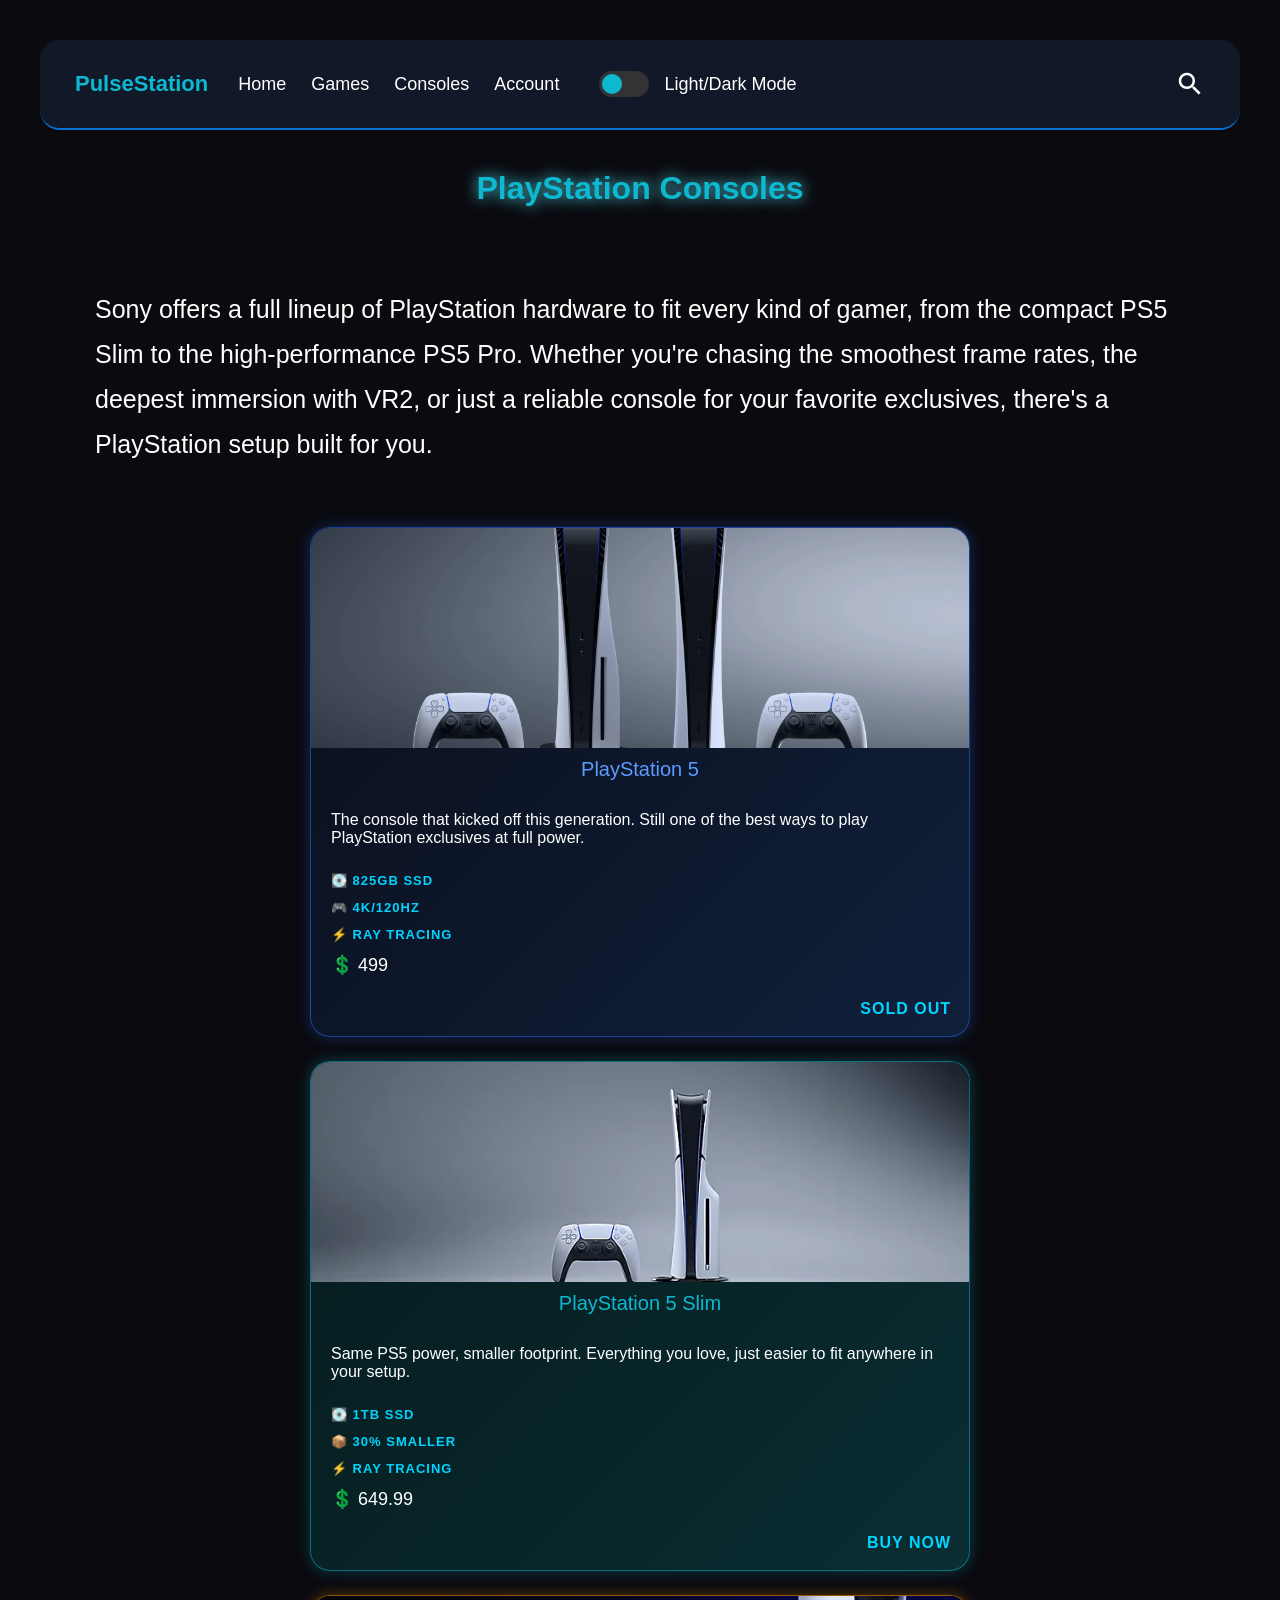
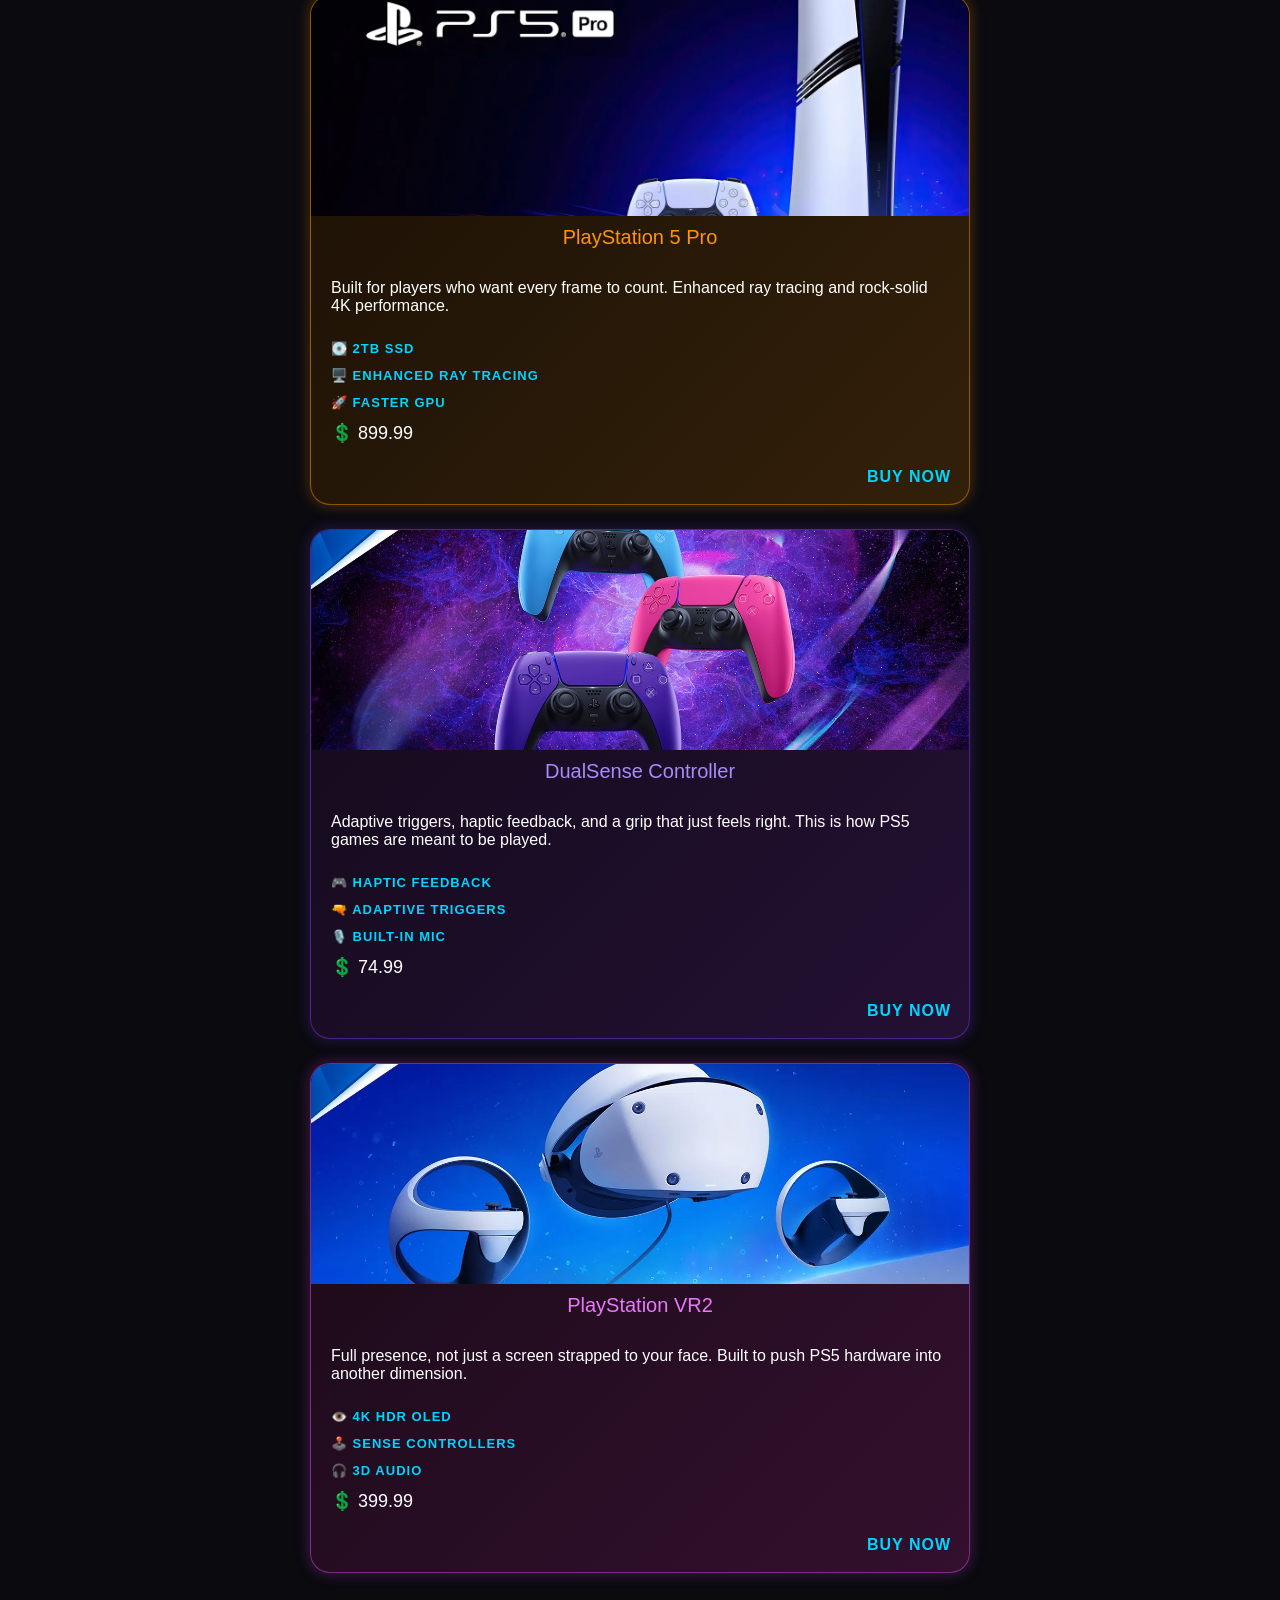
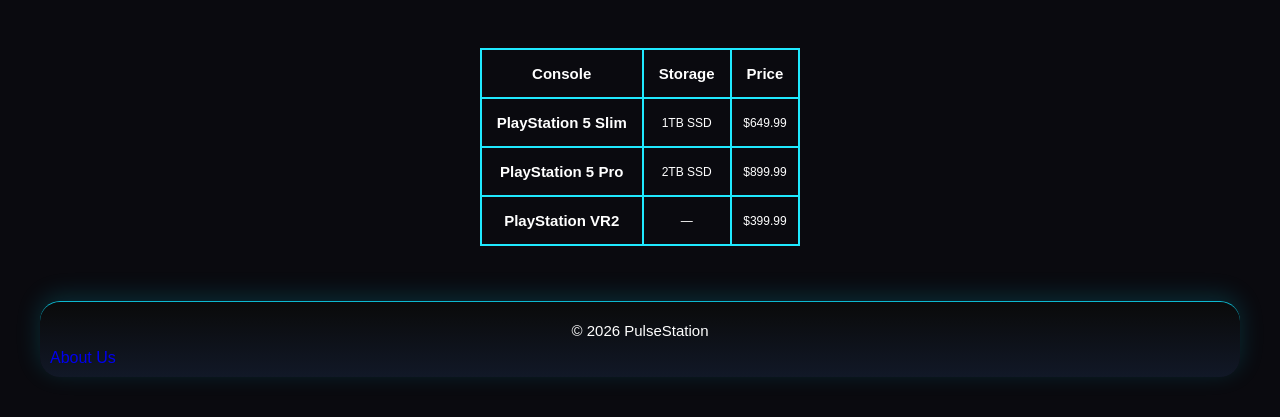
==== commit fb4f899b: "Add files via upload" ====
--- a/console.html
+++ b/console.html
@@ -49,7 +49,10 @@
       <summary>
         <span class="material-icons">settings</span>
         Settings
-      </summary>
+      </summary><div class="theme-switch-div">
+        <button id="theme-toggle" class="theme-switch">
+  <span class="switch-knob"></span>
+        </button><span class="light-dark-span">Light/Dark Mode</span></div>
     </details>
 
     <div class="login-signup-div">
@@ -78,6 +81,10 @@
         <a href="./console.html">Consoles</a>
         <a href="./login-and-sign-up.html">Account</a>
       </nav>
+        <div class="theme-switch-div-desktop">
+        <button id="theme-toggle-desktop" class="theme-switch">
+  <span class="switch-knob"></span>
+        </button><span class="light-dark-span">Light/Dark Mode</span></div>
     </div>
 
     <a class="search-a" href="https://store.playstation.com/en-us/search" target="_blank" rel="noopener">
--- a/style.css
+++ b/style.css
@@ -6,7 +6,67 @@
 html {
   scroll-behavior: smooth;
 }
-
+body.light-mode{
+  background-color: #f5f5f7;
+  color: #111111;
+}
+
+body.light-mode header{
+  background: rgba(255,255,255,0.8);
+}
+
+body.light-mode .menu{
+  background: linear-gradient(180deg, #ffffff 0%, #e0e0e0 100%);
+}
+
+body.light-mode .nav-a,
+body.light-mode summary {
+  color: #111111;
+}
+body.light-mode .footer-span{
+    color:#111111;
+}
+body.light-mode .playstation-p{
+  color: #333333;
+}
+
+body.light-mode .hero-section{
+  background: linear-gradient(rgba(255, 255, 255, 0.3), #f5f5f7), var(--hero-bg) center/cover no-repeat;
+}
+
+body.light-mode footer{
+  background: rgba(255,255,255,0.8);
+}
+
+body.light-mode th,
+body.light-mode td{
+  color: #111111;
+}
+body.light-mode header .material-icons {
+    color: #111111;
+}
+body.light-mode .fact-label{
+    color:#111111;
+}
+body.light-mode .image-container-gow {
+  background: #f5f5f7 !important;
+  box-shadow: none !important;
+}
+body.light-mode [class^="image-container"]{
+    box-shadow:none;
+}
+body.light-mode li{
+    color:#111111;
+}
+body.light-mode .desktop-nav a{
+    color: #111111;
+}
+body.light-mode .hero-content p{
+  color: #111111;
+}
+body.light-mode .login-signup-div{
+  border-top: 1px solid rgba(0,0,0,0.1);
+}
 body {
   margin: 0;
   padding: 0;
@@ -53,6 +113,9 @@
 
 .desktop-nav{
   display: none;
+}
+.theme-switch-div-desktop{
+    display: none;
 }
 a{
   text-decoration: none;
@@ -210,9 +273,19 @@
   color: #ffffff;
   list-style: none;
   cursor: pointer;
-  padding: 25px 15px;
+  padding:  15px;
   font-size: 20px;
   white-space: nowrap;
+      font-family: "Poppins", sans-serif;
+    font-weight: 700;
+}
+ .light-dark-span{
+    color:#ffffff;
+    padding: 15px;
+     font-size: 18px;
+}
+body.light-mode .light-dark-span{
+    color: #000000;
 }
 .login-signup-div{
     display: flex;
@@ -493,6 +566,8 @@
   overflow-x: auto;
   scroll-snap-type: x mandatory;
 }
+
+
 .card-img {
   width: 100%;
   height: 160px;
@@ -537,7 +612,17 @@
   
 }
 
-
+.card-iframe-games-html{
+    position: absolute;
+  top: 0;
+  left: 0;
+  opacity: 0;
+  pointer-events: none;
+  width: 100%;
+  height: 200px;  
+  border: none;
+  transition: opacity 0.4s ease; 
+}
 
 [class^="image-container"]{
   position: relative;
@@ -1295,13 +1380,13 @@
 }
 
 .buy-play-div:hover {
-  transform: scale(1.01);
+  transform: scale(1.2);
   transition: transform 0.5s ease
 }
 
 .buy-play-div:active {
   transition: transform 0.15s ease;
-  transform: scale(1.1);
+  transform: scale(0.5);
 }
 
 .buy-play {
@@ -1387,6 +1472,13 @@
 .desktop-nav a:hover{
   color: #0cb9d0;
 }
+    
+.theme-switch-div-desktop{
+      display: flex;  
+    align-items:center;
+    padding: 10px;
+    
+    }
   .playstation-p {
     font-size: 25px;
   }
@@ -1592,7 +1684,7 @@
 background: rgba(255,255,255,0.06);
 color:white;
 
-border-radius:10px;
+border-radius:20px;
 
 
     transition: 0.5s ease;
@@ -1880,4 +1972,51 @@
 }
 .pre-order-gta6:active{
     transform: scale(0.97);
-}+}
+.theme-switch{
+  width: 50px;
+  height: 26px;
+  border-radius: 20px;
+  background: #333;
+  border: none;
+  position: relative;
+  cursor: pointer;
+  transition: 0.3s;
+}
+.switch-knob{
+  position: absolute;
+  top: 3px;
+  left: 3px;
+  width: 20px;
+  height: 20px;
+  border-radius: 50%;
+  background: #0cb9d0;
+  transition: 0.3s;
+}
+body.light-mode .theme-switch{
+  background: #0cb9d0;
+}
+body.light-mode .switch-knob{
+  left: 27px;
+  background: #fff;
+}
+
+.theme-switch-div{
+    display: flex;
+    align-items:center;
+    justify-content: left;
+    padding: 15px;
+}
+
+
+
+
+
+
+
+
+
+
+
+
+
